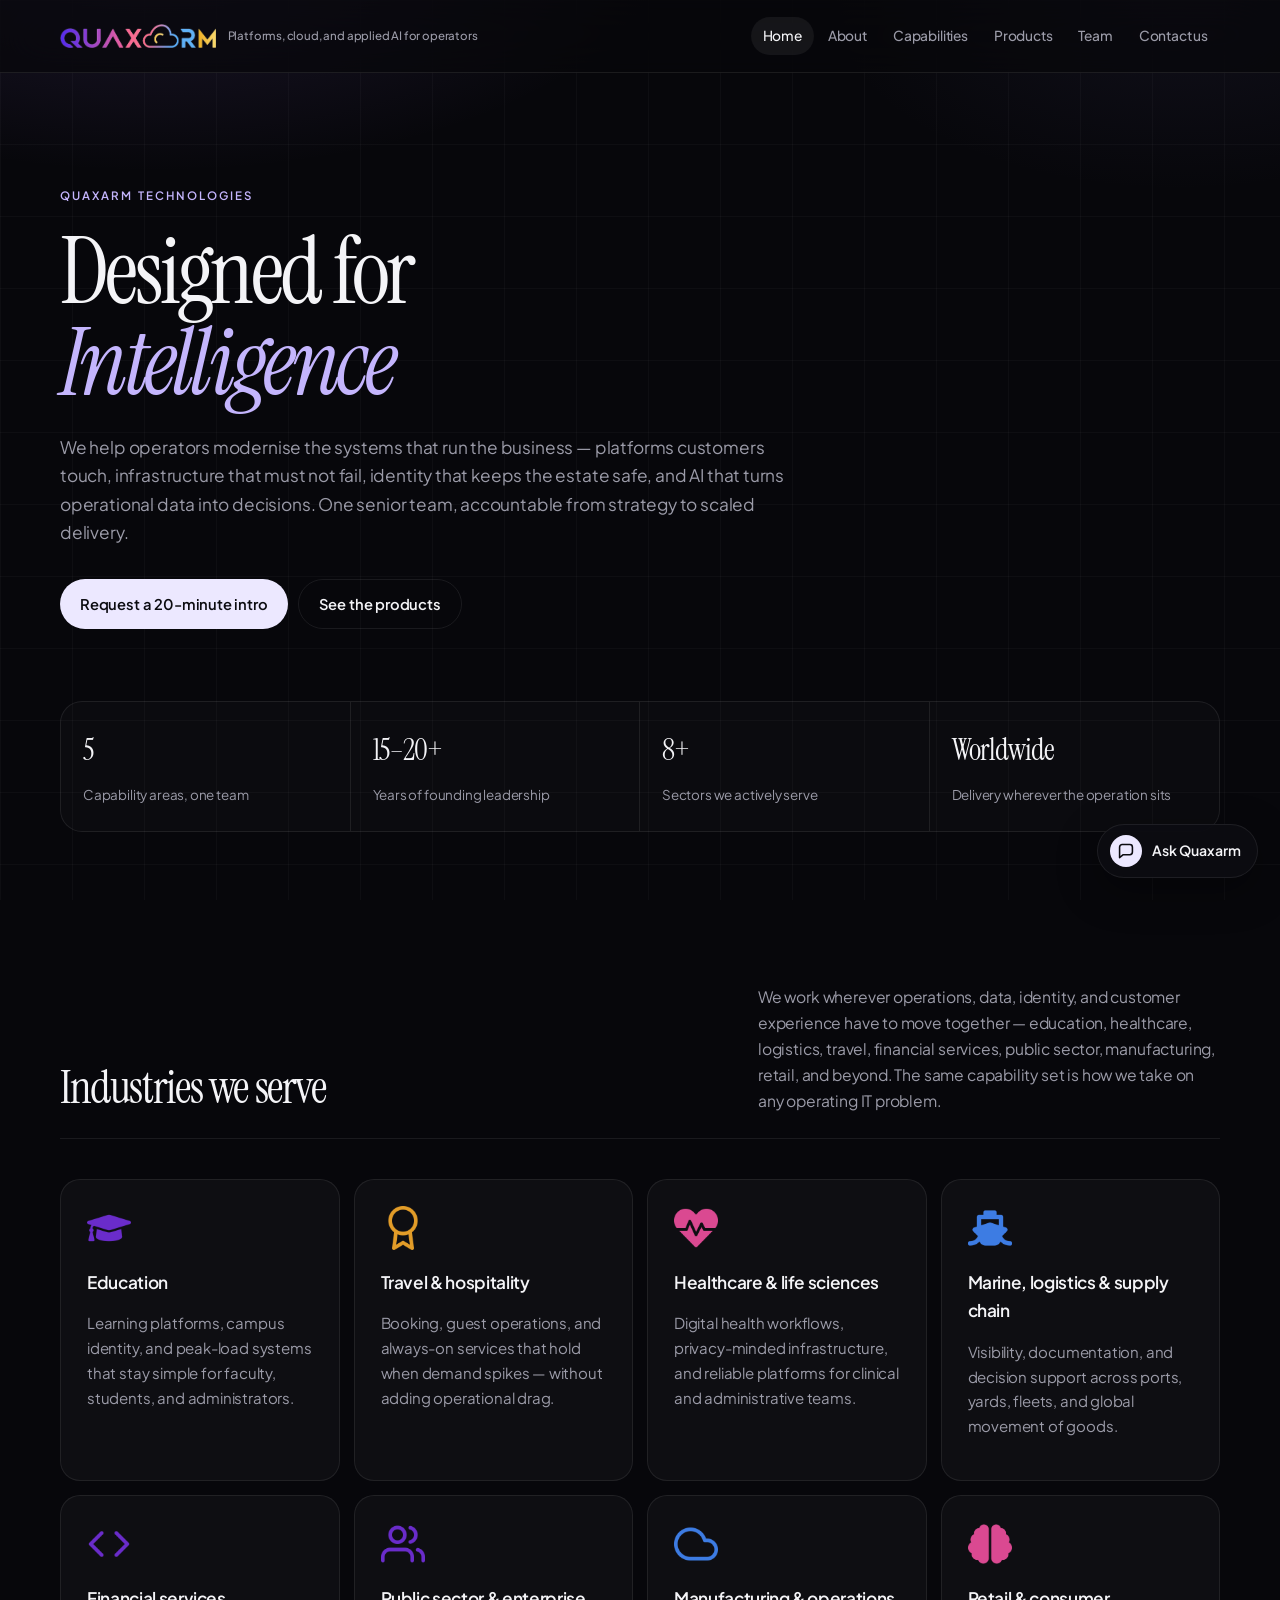
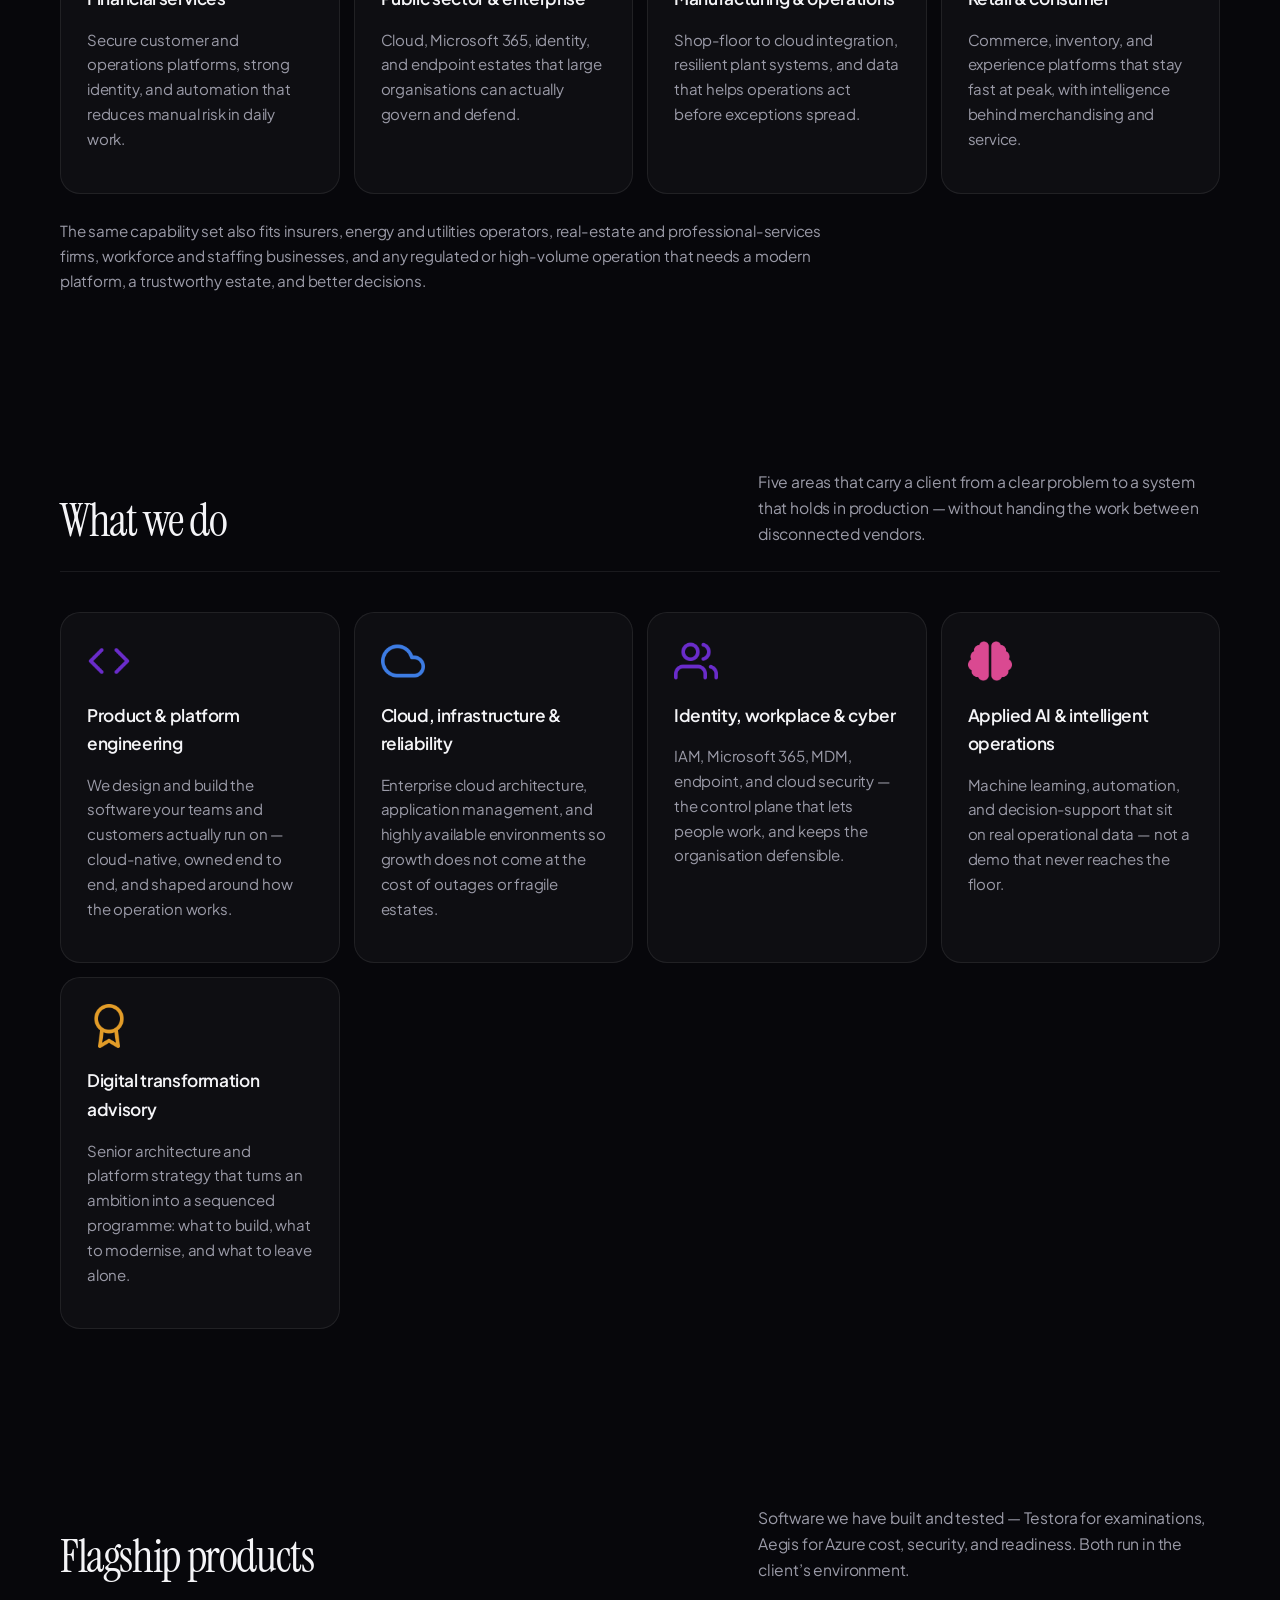
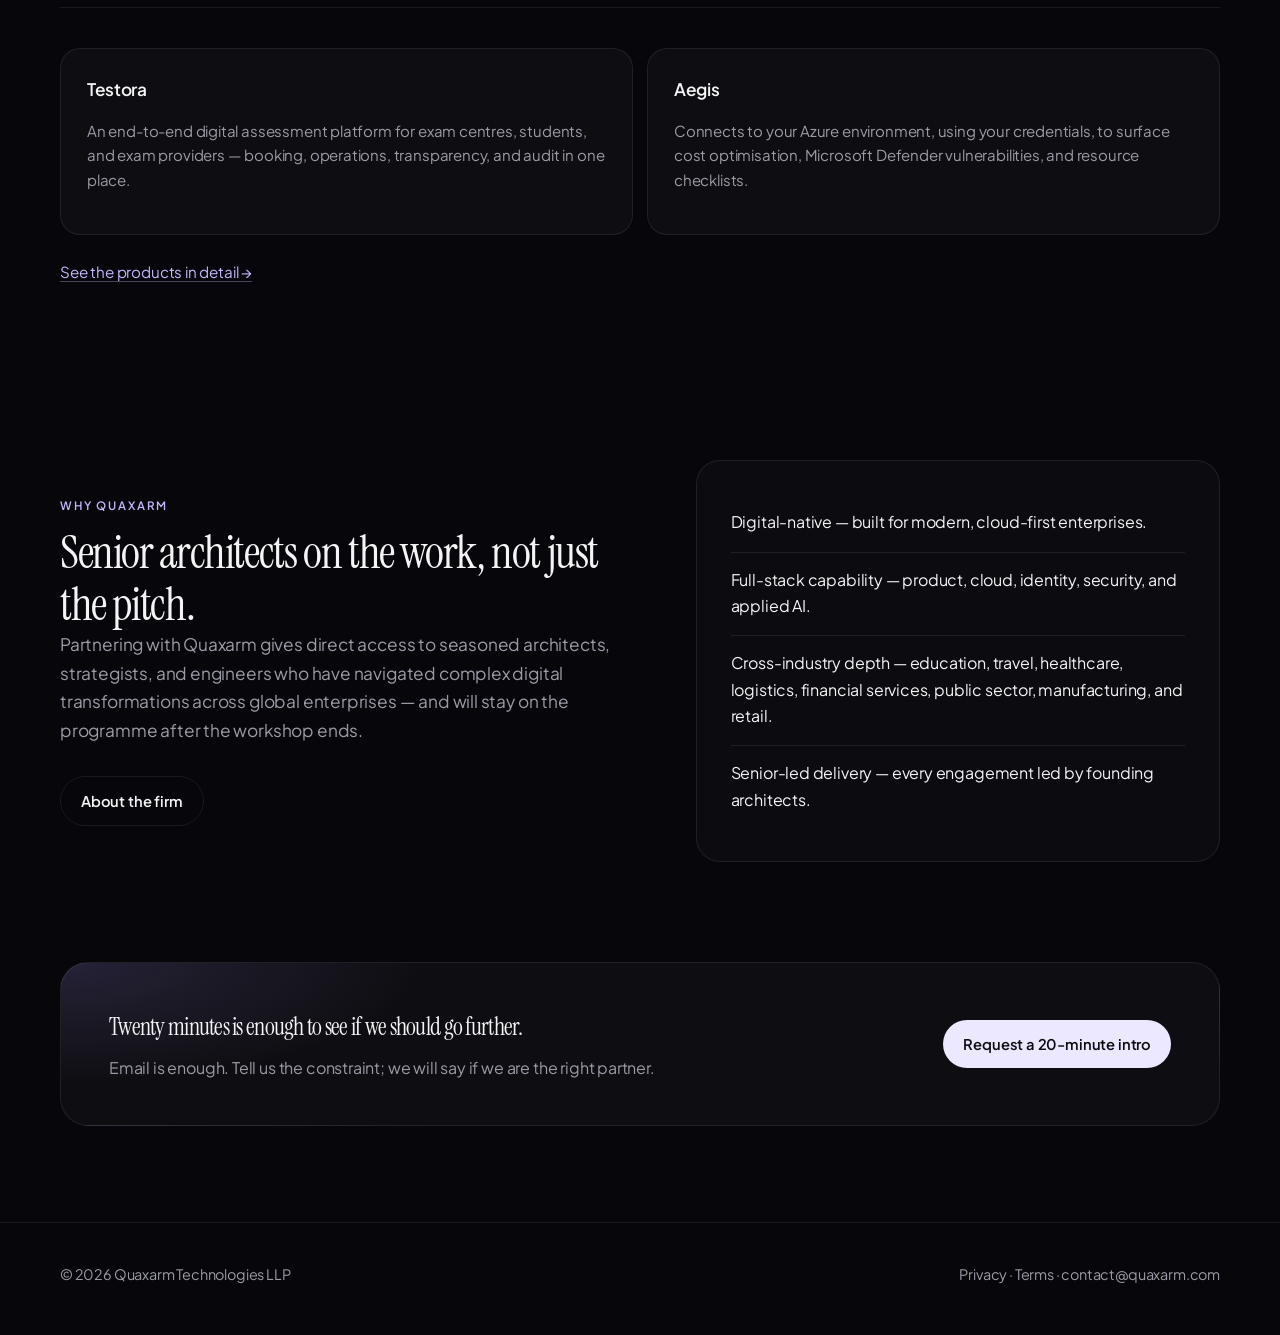
==== index.html @ 0cb35180 "Restore full industry coverage instead of leading with three sectors only." ====
<!DOCTYPE html>
<html lang="en">
  <head>
    <meta charset="UTF-8" />
    <meta name="viewport" content="width=device-width, initial-scale=1" />
    <title>Quaxarm | Designed for Intelligence</title>
    <meta
      name="description"
      content="Quaxarm Technologies LLP builds platforms, cloud, identity, and applied AI for education, travel, healthcare, logistics, financial services, public sector, manufacturing, retail, and more."
    />
    <meta name="theme-color" content="#07070b" />
    <link rel="icon" href="assets/brand/logo.png" />
    <link rel="preconnect" href="https://fonts.googleapis.com" />
    <link rel="preconnect" href="https://fonts.gstatic.com" crossorigin />
    <link
      href="https://fonts.googleapis.com/css2?family=Instrument+Serif:ital@0;1&family=Plus+Jakarta+Sans:ital,wght@0,400;0,500;0,600;0,700;1,400&display=swap"
      rel="stylesheet"
    />
    <link rel="stylesheet" href="css/styles.css?v=5" />
  </head>
  <body>
    <a class="skip" href="#main">Skip to content</a>
    <div class="page-bg"></div>
    <header class="site-header">
      <div class="wrap nav">
        <a class="brand" href="index.html" aria-label="Quaxarm home">
          <img class="wordmark" src="assets/brand/logo.png" alt="Quaxarm" />
          <span class="brand-tag">Platforms, cloud, and applied AI for operators</span>
        </a>
        <button class="menu-toggle" type="button" aria-expanded="false" aria-label="Open menu">☰</button>
        <nav class="nav-links">
          <a data-nav href="index.html">Home</a>
          <a data-nav href="about.html">About</a>
          <a data-nav href="capabilities.html">Capabilities</a>
          <a data-nav href="products.html">Products</a>
          <a data-nav href="team.html">Team</a>
          <a data-nav href="contact.html">Contact us</a>
        </nav>
      </div>
    </header>

    <main id="main">
      <section class="hero wrap">
        <div class="eyebrow">Quaxarm Technologies</div>
        <h1>Designed for <span>Intelligence</span></h1>
        <p class="lede">
          We help operators modernise the systems that run the business — platforms customers touch,
          infrastructure that must not fail, identity that keeps the estate safe, and AI that turns
          operational data into decisions. One senior team, accountable from strategy to scaled delivery.
        </p>
        <div class="hero-actions">
          <a class="btn btn-primary" href="contact.html">Request a 20-minute intro</a>
          <a class="btn btn-ghost" href="products.html">See the products</a>
        </div>
        <div class="stats">
          <div class="stat"><b>5</b><span>Capability areas, one team</span></div>
          <div class="stat"><b>15–20+</b><span>Years of founding leadership</span></div>
          <div class="stat"><b>8+</b><span>Sectors we actively serve</span></div>
          <div class="stat"><b>Worldwide</b><span>Delivery wherever the operation sits</span></div>
        </div>
      </section>

      <section class="section wrap">
        <div class="section-head">
          <h2>Industries we serve</h2>
          <p class="intro">
            We work wherever operations, data, identity, and customer experience have to move together —
            education, healthcare, logistics, travel, financial services, public sector, manufacturing,
            retail, and beyond. The same capability set is how we take on any operating IT problem.
          </p>
        </div>
        <div class="grid-4">
          <article class="card">
            <img class="icon" src="assets/brand/icon-education.png" alt="" />
            <h3>Education</h3>
            <p>Learning platforms, campus identity, and peak-load systems that stay simple for faculty, students, and administrators.</p>
          </article>
          <article class="card">
            <img class="icon" src="assets/brand/icon-excellence.png" alt="" />
            <h3>Travel &amp; hospitality</h3>
            <p>Booking, guest operations, and always-on services that hold when demand spikes — without adding operational drag.</p>
          </article>
          <article class="card">
            <img class="icon" src="assets/brand/icon-healthcare.png" alt="" />
            <h3>Healthcare &amp; life sciences</h3>
            <p>Digital health workflows, privacy-minded infrastructure, and reliable platforms for clinical and administrative teams.</p>
          </article>
          <article class="card">
            <img class="icon" src="assets/brand/icon-marine.png" alt="" />
            <h3>Marine, logistics &amp; supply chain</h3>
            <p>Visibility, documentation, and decision support across ports, yards, fleets, and global movement of goods.</p>
          </article>
          <article class="card">
            <img class="icon" src="assets/brand/icon-code.png" alt="" />
            <h3>Financial services</h3>
            <p>Secure customer and operations platforms, strong identity, and automation that reduces manual risk in daily work.</p>
          </article>
          <article class="card">
            <img class="icon" src="assets/brand/icon-team.png" alt="" />
            <h3>Public sector &amp; enterprise</h3>
            <p>Cloud, Microsoft 365, identity, and endpoint estates that large organisations can actually govern and defend.</p>
          </article>
          <article class="card">
            <img class="icon" src="assets/brand/icon-infra.png" alt="" />
            <h3>Manufacturing &amp; operations</h3>
            <p>Shop-floor to cloud integration, resilient plant systems, and data that helps operations act before exceptions spread.</p>
          </article>
          <article class="card">
            <img class="icon" src="assets/brand/icon-ai.png" alt="" />
            <h3>Retail &amp; consumer</h3>
            <p>Commerce, inventory, and experience platforms that stay fast at peak, with intelligence behind merchandising and service.</p>
          </article>
        </div>
        <p class="also">
          The same capability set also fits insurers, energy and utilities operators, real-estate and professional-services firms,
          workforce and staffing businesses, and any regulated or high-volume operation that needs a modern platform,
          a trustworthy estate, and better decisions.
        </p>
      </section>

      <section class="section wrap">
        <div class="section-head">
          <h2>What we do</h2>
          <p class="intro">Five areas that carry a client from a clear problem to a system that holds in production — without handing the work between disconnected vendors.</p>
        </div>
        <div class="grid-auto">
          <article class="card">
            <img class="icon" src="assets/brand/icon-code.png" alt="" />
            <h3>Product &amp; platform engineering</h3>
            <p>We design and build the software your teams and customers actually run on — cloud-native, owned end to end, and shaped around how the operation works.</p>
          </article>
          <article class="card">
            <img class="icon" src="assets/brand/icon-infra.png" alt="" />
            <h3>Cloud, infrastructure &amp; reliability</h3>
            <p>Enterprise cloud architecture, application management, and highly available environments so growth does not come at the cost of outages or fragile estates.</p>
          </article>
          <article class="card">
            <img class="icon" src="assets/brand/icon-team.png" alt="" />
            <h3>Identity, workplace &amp; cyber</h3>
            <p>IAM, Microsoft 365, MDM, endpoint, and cloud security — the control plane that lets people work, and keeps the organisation defensible.</p>
          </article>
          <article class="card">
            <img class="icon" src="assets/brand/icon-ai.png" alt="" />
            <h3>Applied AI &amp; intelligent operations</h3>
            <p>Machine learning, automation, and decision-support that sit on real operational data — not a demo that never reaches the floor.</p>
          </article>
          <article class="card">
            <img class="icon" src="assets/brand/icon-excellence.png" alt="" />
            <h3>Digital transformation advisory</h3>
            <p>Senior architecture and platform strategy that turns an ambition into a sequenced programme: what to build, what to modernise, and what to leave alone.</p>
          </article>
        </div>
      </section>

      <section class="section wrap">
        <div class="section-head">
          <h2>Flagship products</h2>
          <p class="intro">Software we have built and tested — Testora for examinations, Aegis for Azure cost, security, and readiness. Both run in the client’s environment.</p>
        </div>
        <div class="grid-2">
          <article class="card">
            <h3>Testora</h3>
            <p>An end-to-end digital assessment platform for exam centres, students, and exam providers — booking, operations, transparency, and audit in one place.</p>
          </article>
          <article class="card">
            <h3>Aegis</h3>
            <p>Connects to your Azure environment, using your credentials, to surface cost optimisation, Microsoft Defender vulnerabilities, and resource checklists.</p>
          </article>
        </div>
        <p class="also"><a href="products.html">See the products in detail →</a></p>
      </section>

      <section class="section wrap">
        <div class="split">
          <div>
            <div class="kicker">Why Quaxarm</div>
            <h2>Senior architects on the work, not just the pitch.</h2>
            <p class="lede">
              Partnering with Quaxarm gives direct access to seasoned architects, strategists, and engineers
              who have navigated complex digital transformations across global enterprises — and will stay on
              the programme after the workshop ends.
            </p>
            <a class="btn btn-ghost" href="about.html">About the firm</a>
          </div>
          <div class="panel">
            <p>Digital-native — built for modern, cloud-first enterprises.</p>
            <p>Full-stack capability — product, cloud, identity, security, and applied AI.</p>
            <p>Cross-industry depth — education, travel, healthcare, logistics, financial services, public sector, manufacturing, and retail.</p>
            <p>Senior-led delivery — every engagement led by founding architects.</p>
          </div>
        </div>
      </section>

      <div class="wrap">
        <div class="cta-band">
          <div>
            <h2>Twenty minutes is enough to see if we should go further.</h2>
            <p>Email is enough. Tell us the constraint; we will say if we are the right partner.</p>
          </div>
          <a class="btn btn-primary" href="contact.html">Request a 20-minute intro</a>
        </div>
      </div>
    </main>

    <footer class="site-footer">
      <div class="wrap footer-row">
        <div>© 2026 Quaxarm Technologies LLP</div>
        <div>
          <a href="privacy.html">Privacy</a>
          ·
          <a href="terms.html">Terms</a>
          ·
          <a href="mailto:contact@quaxarm.com">contact@quaxarm.com</a>
        </div>
      </div>
    </footer>
    <script src="js/site.js"></script>
    <script src="js/assistant.js?v=7"></script>
  </body>
</html>
---- css/styles.css ----
:root {
  --bg: #07070b;
  --bg-2: #0c0c12;
  --card: rgba(255, 255, 255, 0.03);
  --card-hover: rgba(255, 255, 255, 0.055);
  --line: rgba(255, 255, 255, 0.08);
  --text: #f4f4f7;
  --muted: #9b9ba8;
  --accent: #c4b5fd;
  --accent-2: #a78bfa;
  --ink: #0b0b10;
  --radius: 20px;
  --font: "Plus Jakarta Sans", system-ui, sans-serif;
  --serif: "Instrument Serif", Georgia, serif;
  --max: 1160px;
  --ease: cubic-bezier(0.22, 1, 0.36, 1);
}

*,
*::before,
*::after {
  box-sizing: border-box;
}

html {
  scroll-behavior: smooth;
}

body {
  margin: 0;
  font-family: var(--font);
  background: var(--bg);
  color: var(--text);
  line-height: 1.65;
  min-height: 100vh;
  letter-spacing: -0.011em;
  color-scheme: dark;
}

img {
  max-width: 100%;
  display: block;
}

a {
  color: inherit;
  text-decoration: none;
}

.skip {
  position: absolute;
  left: -999px;
}

.skip:focus {
  left: 16px;
  top: 16px;
  z-index: 100;
  background: #fff;
  color: #000;
  padding: 8px 12px;
}

.page-bg {
  position: fixed;
  inset: 0;
  z-index: -1;
  background-color: var(--bg);
  background-image:
    radial-gradient(900px 420px at 12% -8%, rgba(124, 92, 191, 0.2), transparent 58%),
    radial-gradient(700px 380px at 92% 0%, rgba(88, 80, 140, 0.12), transparent 50%),
    linear-gradient(rgba(255, 255, 255, 0.028) 1px, transparent 1px),
    linear-gradient(90deg, rgba(255, 255, 255, 0.028) 1px, transparent 1px);
  background-size: auto, auto, 72px 72px, 72px 72px;
}

.wrap {
  width: min(var(--max), calc(100% - 48px));
  margin: 0 auto;
}

.site-header {
  position: sticky;
  top: 0;
  z-index: 40;
  backdrop-filter: blur(22px) saturate(1.2);
  background: rgba(7, 7, 11, 0.72);
  border-bottom: 1px solid var(--line);
}

.nav {
  display: flex;
  align-items: center;
  justify-content: space-between;
  min-height: 72px;
  gap: 24px;
}

.brand {
  display: flex;
  align-items: center;
  gap: 12px;
  min-width: 0;
}

.brand-tag {
  font-size: 0.72rem;
  font-weight: 500;
  color: var(--muted);
  line-height: 1.3;
  max-width: 18rem;
}

.brand img.wordmark {
  height: 24px;
  width: auto;
  mix-blend-mode: screen;
}

.nav-links {
  display: flex;
  align-items: center;
  gap: 2px;
}

.nav-links a {
  font-size: 0.86rem;
  font-weight: 500;
  color: var(--muted);
  padding: 8px 12px;
  border-radius: 999px;
  transition: color 0.2s var(--ease), background 0.2s var(--ease);
}

.nav-links a:hover,
.nav-links a.is-active {
  color: var(--text);
  background: rgba(255, 255, 255, 0.06);
}

.btn {
  display: inline-flex;
  align-items: center;
  justify-content: center;
  gap: 8px;
  border: 0;
  border-radius: 999px;
  padding: 12px 20px;
  font: inherit;
  font-size: 0.92rem;
  font-weight: 600;
  cursor: pointer;
  transition: transform 0.2s var(--ease), background 0.2s var(--ease), border-color 0.2s var(--ease);
}

.btn:hover {
  transform: translateY(-1px);
}

.btn-primary {
  color: var(--ink);
  background: #ece8ff;
}

.btn-primary:hover {
  background: #fff;
}

.btn-ghost {
  color: var(--text);
  background: transparent;
  border: 1px solid var(--line);
}

.btn-ghost:hover {
  background: rgba(255, 255, 255, 0.05);
  border-color: rgba(255, 255, 255, 0.18);
}

.menu-toggle {
  display: none;
  width: 42px;
  height: 42px;
  border-radius: 12px;
  border: 1px solid var(--line);
  background: transparent;
  color: var(--text);
}

.hero {
  padding: 108px 0 56px;
}

.eyebrow {
  display: inline-flex;
  align-items: center;
  gap: 8px;
  font-size: 0.72rem;
  font-weight: 600;
  letter-spacing: 0.18em;
  text-transform: uppercase;
  color: var(--accent);
  margin-bottom: 22px;
}

.hero h1 {
  font-family: var(--serif);
  font-weight: 400;
  font-size: clamp(3rem, 8vw, 5.8rem);
  line-height: 0.98;
  letter-spacing: -0.04em;
  margin: 0 0 24px;
  max-width: 13ch;
}

.hero h1 span {
  font-style: italic;
  color: var(--accent);
}

.lede {
  font-size: 1.08rem;
  color: var(--muted);
  max-width: 56ch;
  margin: 0 0 32px;
}

.hero-actions {
  display: flex;
  flex-wrap: wrap;
  gap: 10px;
}

.stats {
  display: grid;
  grid-template-columns: repeat(4, 1fr);
  gap: 0;
  margin: 72px 0 8px;
  border: 1px solid var(--line);
  border-radius: 22px;
  overflow: hidden;
  background: rgba(255, 255, 255, 0.02);
}

.stat {
  padding: 24px 22px;
  border-right: 1px solid var(--line);
}

.stat:last-child {
  border-right: 0;
}

.stat b {
  display: block;
  font-size: 1.85rem;
  font-family: var(--serif);
  font-weight: 400;
  margin-bottom: 6px;
  letter-spacing: -0.03em;
}

.stat span {
  color: var(--muted);
  font-size: 0.84rem;
}

.section {
  padding: 88px 0;
}

.section-head {
  display: flex;
  justify-content: space-between;
  align-items: end;
  gap: 32px;
  margin-bottom: 40px;
  padding-bottom: 24px;
  border-bottom: 1px solid var(--line);
}

.section h2 {
  font-family: var(--serif);
  font-size: clamp(2rem, 3.6vw, 2.9rem);
  font-weight: 400;
  margin: 0;
  letter-spacing: -0.03em;
  line-height: 1.12;
}

.section p.intro {
  color: var(--muted);
  max-width: 42ch;
  margin: 0;
  font-size: 0.98rem;
}

.grid-3,
.grid-2,
.grid-4,
.grid-auto {
  display: grid;
  gap: 14px;
}

.grid-3 {
  grid-template-columns: repeat(3, 1fr);
}

.grid-4 {
  grid-template-columns: repeat(4, 1fr);
}

.grid-auto {
  grid-template-columns: repeat(auto-fit, minmax(250px, 1fr));
}

.grid-2 {
  grid-template-columns: 1fr 1fr;
}

.also {
  color: var(--muted);
  margin: 24px 0 0;
  max-width: 72ch;
  font-size: 0.95rem;
}

.also a {
  color: var(--accent);
  border-bottom: 1px solid rgba(196, 181, 253, 0.35);
}

.card {
  background: var(--card);
  border: 1px solid var(--line);
  border-radius: var(--radius);
  padding: 26px;
  min-height: 100%;
  transition: transform 0.35s var(--ease), border-color 0.35s var(--ease), background 0.35s var(--ease);
}

.card:hover {
  background: var(--card-hover);
  border-color: rgba(196, 181, 253, 0.28);
  transform: translateY(-3px);
}

.card .icon {
  width: 44px;
  height: 44px;
  margin-bottom: 18px;
  mix-blend-mode: screen;
  opacity: 0.92;
}

.card .num {
  display: block;
  font-size: 0.72rem;
  font-weight: 600;
  letter-spacing: 0.14em;
  color: var(--accent);
  margin-bottom: 14px;
}

.card h3 {
  margin: 0 0 10px;
  font-size: 1.08rem;
  font-weight: 600;
  letter-spacing: -0.02em;
}

.card p,
.card li {
  color: var(--muted);
  font-size: 0.94rem;
}

.card ul {
  margin: 16px 0 0;
  padding-left: 18px;
}

.split {
  display: grid;
  grid-template-columns: 1.05fr 0.95fr;
  gap: 56px;
  align-items: center;
}

.panel {
  background: rgba(255, 255, 255, 0.025);
  border: 1px solid var(--line);
  border-radius: 24px;
  padding: 32px 34px;
}

.panel p + p {
  margin-top: 14px;
  padding-top: 14px;
  border-top: 1px solid var(--line);
}

.kicker {
  color: var(--accent);
  font-size: 0.72rem;
  font-weight: 600;
  letter-spacing: 0.16em;
  text-transform: uppercase;
  margin-bottom: 12px;
}

.product p,
.product li,
.phase p {
  color: var(--muted);
}

.product ul {
  margin: 16px 0 0;
  padding-left: 18px;
}

.product-trust {
  margin-top: 22px;
  padding: 22px 24px;
}

.product-trust .kicker {
  margin-bottom: 8px;
}

.product {
  display: grid;
  grid-template-columns: 0.85fr 1.15fr;
  gap: 48px;
  align-items: start;
  padding: 40px;
  margin-bottom: 16px;
  background: var(--card);
  border: 1px solid var(--line);
  border-radius: 28px;
}

.product h2 {
  margin: 8px 0 14px;
  font-family: var(--serif);
  font-weight: 400;
  font-size: clamp(2rem, 3vw, 2.6rem);
  letter-spacing: -0.03em;
}

.phase {
  display: grid;
  grid-template-columns: 150px 1fr;
  gap: 20px;
  padding: 20px 0;
  border-bottom: 1px solid var(--line);
}

.phase:last-child {
  border-bottom: 0;
  padding-bottom: 0;
}

.phase:first-child {
  padding-top: 0;
}

.phase strong {
  color: var(--accent);
  font-size: 0.74rem;
  letter-spacing: 0.14em;
  text-transform: uppercase;
}

.cta-band {
  margin: 12px 0 96px;
  padding: 44px 48px;
  border-radius: 28px;
  border: 1px solid var(--line);
  background:
    radial-gradient(600px 200px at 0% 0%, rgba(167, 139, 250, 0.16), transparent 60%),
    rgba(255, 255, 255, 0.03);
  display: flex;
  justify-content: space-between;
  align-items: center;
  gap: 24px;
}

.cta-band h2 {
  margin: 0 0 8px;
  font-family: var(--serif);
  font-weight: 400;
  letter-spacing: -0.03em;
}

.cta-band p {
  margin: 0;
  color: var(--muted);
}

.site-footer {
  border-top: 1px solid var(--line);
  padding: 40px 0 48px;
  color: var(--muted);
  font-size: 0.9rem;
}

.footer-row {
  display: flex;
  justify-content: space-between;
  gap: 24px;
  flex-wrap: wrap;
  align-items: center;
}

.footer-row a {
  color: var(--muted);
}

.footer-row a:hover {
  color: var(--text);
}

.page-hero {
  padding: 80px 0 28px;
}

.page-hero h1 {
  font-family: var(--serif);
  font-size: clamp(2.4rem, 5.4vw, 4rem);
  font-weight: 400;
  margin: 0 0 16px;
  letter-spacing: -0.035em;
  line-height: 1.08;
  max-width: 18ch;
}

.contact-layout {
  display: grid;
  grid-template-columns: 0.8fr 1.2fr;
  gap: 28px;
  padding-bottom: 96px;
}

.contact-meta {
  display: grid;
  gap: 12px;
}

.contact-item {
  display: flex;
  gap: 14px;
  align-items: flex-start;
  padding: 18px;
  border: 1px solid var(--line);
  border-radius: 16px;
  background: var(--card);
  transition: border-color 0.2s var(--ease);
}

.contact-item:hover {
  border-color: rgba(196, 181, 253, 0.3);
}

.contact-item img {
  width: 26px;
  height: 26px;
  mix-blend-mode: screen;
}

.contact-item span {
  display: block;
  color: var(--muted);
  font-size: 0.72rem;
  text-transform: uppercase;
  letter-spacing: 0.1em;
  font-weight: 600;
  margin-bottom: 4px;
}

.form {
  display: grid;
  gap: 14px;
  padding: 28px;
  border: 1px solid var(--line);
  border-radius: 24px;
  background: var(--card);
}

label {
  display: grid;
  gap: 7px;
  font-size: 0.86rem;
  font-weight: 500;
}

input,
textarea,
select {
  font: inherit;
  color: var(--text);
  background: #0b0b12;
  border: 1px solid var(--line);
  border-radius: 12px;
  padding: 12px 14px;
  transition: border-color 0.2s var(--ease);
}

select {
  appearance: none;
  background-image: linear-gradient(45deg, transparent 50%, var(--muted) 50%),
    linear-gradient(135deg, var(--muted) 50%, transparent 50%);
  background-position: calc(100% - 18px) calc(50% - 3px), calc(100% - 12px) calc(50% - 3px);
  background-size: 6px 6px, 6px 6px;
  background-repeat: no-repeat;
}

textarea {
  min-height: 140px;
  resize: vertical;
}

input:focus,
textarea:focus,
select:focus {
  outline: none;
  border-color: rgba(167, 139, 250, 0.7);
}

.form-row {
  display: grid;
  grid-template-columns: 1fr 1fr;
  gap: 14px;
}

.form-status {
  min-height: 1.4em;
  font-size: 0.9rem;
}

.form-status.ok {
  color: #99f6e4;
}

.form-status.err {
  color: #fda4af;
}

.form-fineprint {
  margin: 0;
  font-size: 0.82rem;
  color: var(--muted);
}

.form-fineprint a {
  text-decoration: underline;
  text-underline-offset: 3px;
}

.legal {
  max-width: 72ch;
  padding-bottom: 96px;
}

.legal h2 {
  font-family: var(--serif);
  font-weight: 400;
  font-size: 1.6rem;
  margin: 36px 0 12px;
  letter-spacing: -0.03em;
}

.legal p,
.legal li {
  color: var(--muted);
}

.legal ul {
  padding-left: 18px;
}

.honey {
  display: none !important;
}

.reveal {
  opacity: 0;
  transform: translateY(18px);
  animation: rise 0.8s var(--ease) forwards;
}

.reveal:nth-child(2) { animation-delay: 0.05s; }
.reveal:nth-child(3) { animation-delay: 0.1s; }

@keyframes rise {
  to {
    opacity: 1;
    transform: none;
  }
}

@media (max-width: 1100px) {
  .grid-4 {
    grid-template-columns: repeat(2, 1fr);
  }
}

@media (max-width: 900px) {
  .stats,
  .grid-3,
  .grid-4,
  .split,
  .contact-layout,
  .form-row,
  .product,
  .phase {
    grid-template-columns: 1fr;
  }

  .stat {
    border-right: 0;
    border-bottom: 1px solid var(--line);
  }

  .stat:last-child {
    border-bottom: 0;
  }

  .section-head {
    flex-direction: column;
    align-items: flex-start;
  }

  .menu-toggle {
    display: grid;
    place-items: center;
  }

  .nav-links {
    display: none;
    position: absolute;
    top: 72px;
    left: 0;
    right: 0;
    flex-direction: column;
    align-items: stretch;
    padding: 12px 20px 20px;
    background: rgba(7, 7, 11, 0.96);
    border-bottom: 1px solid var(--line);
  }

  .nav-links.open {
    display: flex;
  }

  .cta-band {
    flex-direction: column;
    align-items: flex-start;
    padding: 28px;
  }

  .brand-tag {
    display: none;
  }

  .brand img.wordmark {
    height: 20px;
  }

  .hero {
    padding: 72px 0 40px;
  }
}

.qa {
  position: fixed;
  right: 22px;
  bottom: 22px;
  z-index: 80;
  font-family: var(--font);
}

.qa-launch {
  display: inline-flex;
  align-items: center;
  gap: 10px;
  border: 1px solid var(--line);
  background: rgba(12, 12, 18, 0.92);
  color: var(--text);
  border-radius: 999px;
  padding: 10px 16px 10px 12px;
  font: inherit;
  font-size: 0.88rem;
  font-weight: 600;
  cursor: pointer;
  box-shadow: 0 12px 40px rgba(0, 0, 0, 0.35);
  backdrop-filter: blur(16px);
}

.qa-launch:hover {
  border-color: rgba(196, 181, 253, 0.35);
  background: rgba(18, 16, 28, 0.96);
}

.qa-launch-icon {
  display: grid;
  place-items: center;
  width: 32px;
  height: 32px;
  border-radius: 50%;
  background: #ece8ff;
  color: var(--ink);
}

.qa.is-open .qa-launch {
  display: none;
}

.qa-backdrop,
.qa-backdrop[hidden] {
  display: none !important;
}

.qa.is-open .qa-backdrop {
  display: block !important;
  position: fixed;
  inset: 0;
  z-index: 0;
  background: rgba(0, 0, 0, 0.35);
  cursor: pointer;
}

.qa-panel,
.qa-panel[hidden] {
  display: none !important;
}

.qa.is-open .qa-panel {
  display: flex !important;
  width: min(380px, calc(100vw - 32px));
  height: min(540px, calc(100vh - 48px));
  flex-direction: column;
  border: 1px solid var(--line);
  border-radius: 22px;
  background: #0c0c12;
  box-shadow: 0 24px 80px rgba(0, 0, 0, 0.45);
  overflow: hidden;
  position: relative;
  z-index: 1;
}

.qa-head {
  display: flex;
  align-items: flex-start;
  justify-content: space-between;
  gap: 12px;
  padding: 16px 16px 8px;
  border-bottom: 1px solid var(--line);
}

.qa-head > div {
  min-width: 0;
  flex: 1 1 auto;
  pointer-events: none;
}

.qa-kicker {
  margin: 0 0 4px;
  font-size: 0.68rem;
  font-weight: 600;
  letter-spacing: 0.16em;
  text-transform: uppercase;
  color: var(--accent);
}

.qa-head h2 {
  margin: 0;
  font-family: var(--serif);
  font-size: 1.35rem;
  font-weight: 400;
  letter-spacing: -0.03em;
}

.qa-close {
  flex: 0 0 auto;
  position: relative;
  z-index: 5;
  pointer-events: auto;
  min-height: 36px;
  padding: 6px 12px;
  border: 1px solid var(--line);
  border-radius: 999px;
  background: rgba(255, 255, 255, 0.04);
  color: var(--text);
  font: inherit;
  font-size: 0.78rem;
  font-weight: 600;
  line-height: 1;
  cursor: pointer;
}

.qa-close:hover {
  color: var(--text);
  background: rgba(255, 255, 255, 0.1);
  border-color: rgba(196, 181, 253, 0.45);
}

.qa-note {
  margin: 0;
  padding: 10px 16px 0;
  font-size: 0.78rem;
  color: var(--muted);
}

.qa-log {
  flex: 1;
  overflow: auto;
  padding: 12px 16px;
  display: grid;
  align-content: start;
  gap: 10px;
}

.qa-msg {
  max-width: 92%;
  padding: 10px 12px;
  border-radius: 14px;
  font-size: 0.88rem;
  line-height: 1.55;
}

.qa-msg p {
  margin: 0;
}

.qa-msg-bot {
  background: var(--card);
  border: 1px solid var(--line);
  color: var(--text);
}

.qa-msg-user {
  justify-self: end;
  background: #ece8ff;
  color: var(--ink);
}

.qa-links {
  display: flex;
  flex-wrap: wrap;
  gap: 6px;
  margin-top: 8px;
}

.qa-link,
.qa-chip {
  border: 1px solid var(--line);
  background: transparent;
  color: var(--accent);
  border-radius: 999px;
  padding: 5px 10px;
  font: inherit;
  font-size: 0.75rem;
  font-weight: 600;
  cursor: pointer;
}

.qa-link:hover,
.qa-chip:hover {
  border-color: rgba(196, 181, 253, 0.45);
  background: rgba(196, 181, 253, 0.08);
}

.qa-chips {
  display: flex;
  flex-wrap: wrap;
  gap: 6px;
  padding: 0 16px 10px;
}

.qa-form {
  position: relative;
  display: flex;
  gap: 8px;
  padding: 12px;
  border-top: 1px solid var(--line);
}

.qa-form input {
  flex: 1;
  min-width: 0;
}

.qa-send {
  border: 0;
  border-radius: 12px;
  padding: 0 14px;
  font: inherit;
  font-size: 0.84rem;
  font-weight: 600;
  background: #ece8ff;
  color: var(--ink);
  cursor: pointer;
}

.qa-sr {
  position: absolute;
  width: 1px;
  height: 1px;
  overflow: hidden;
  clip: rect(0, 0, 0, 0);
}

@media (max-width: 900px) {
  .qa {
    right: 14px;
    bottom: 14px;
  }

  .qa-launch-label {
    display: none;
  }

  .qa-launch {
    padding: 8px;
  }

  .qa-panel {
    width: min(100vw - 28px, 400px);
    height: min(72vh, 560px);
  }
}

@media (prefers-reduced-motion: reduce) {
  html {
    scroll-behavior: auto;
  }

  .reveal,
  .card,
  .btn,
  .qa-launch,
  .qa-panel {
    animation: none;
    transition: none;
    opacity: 1;
    transform: none;
  }
}
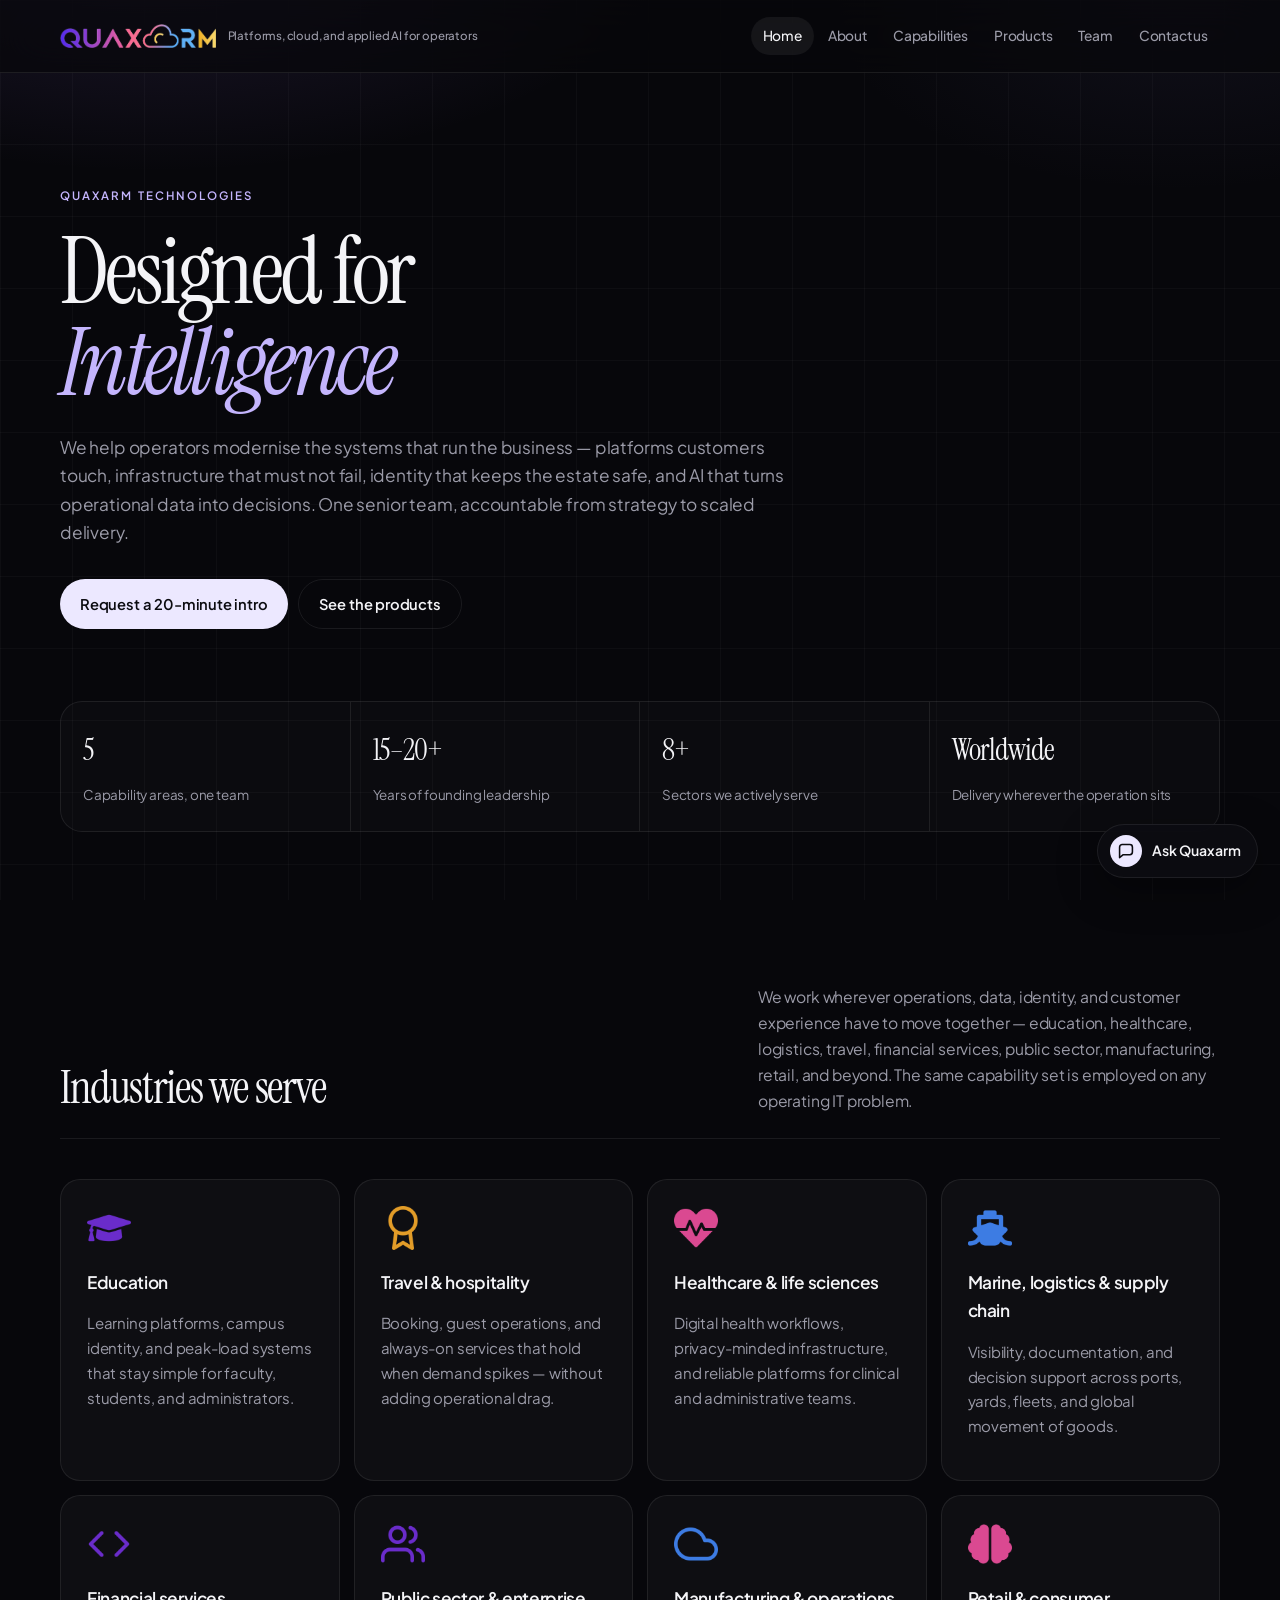
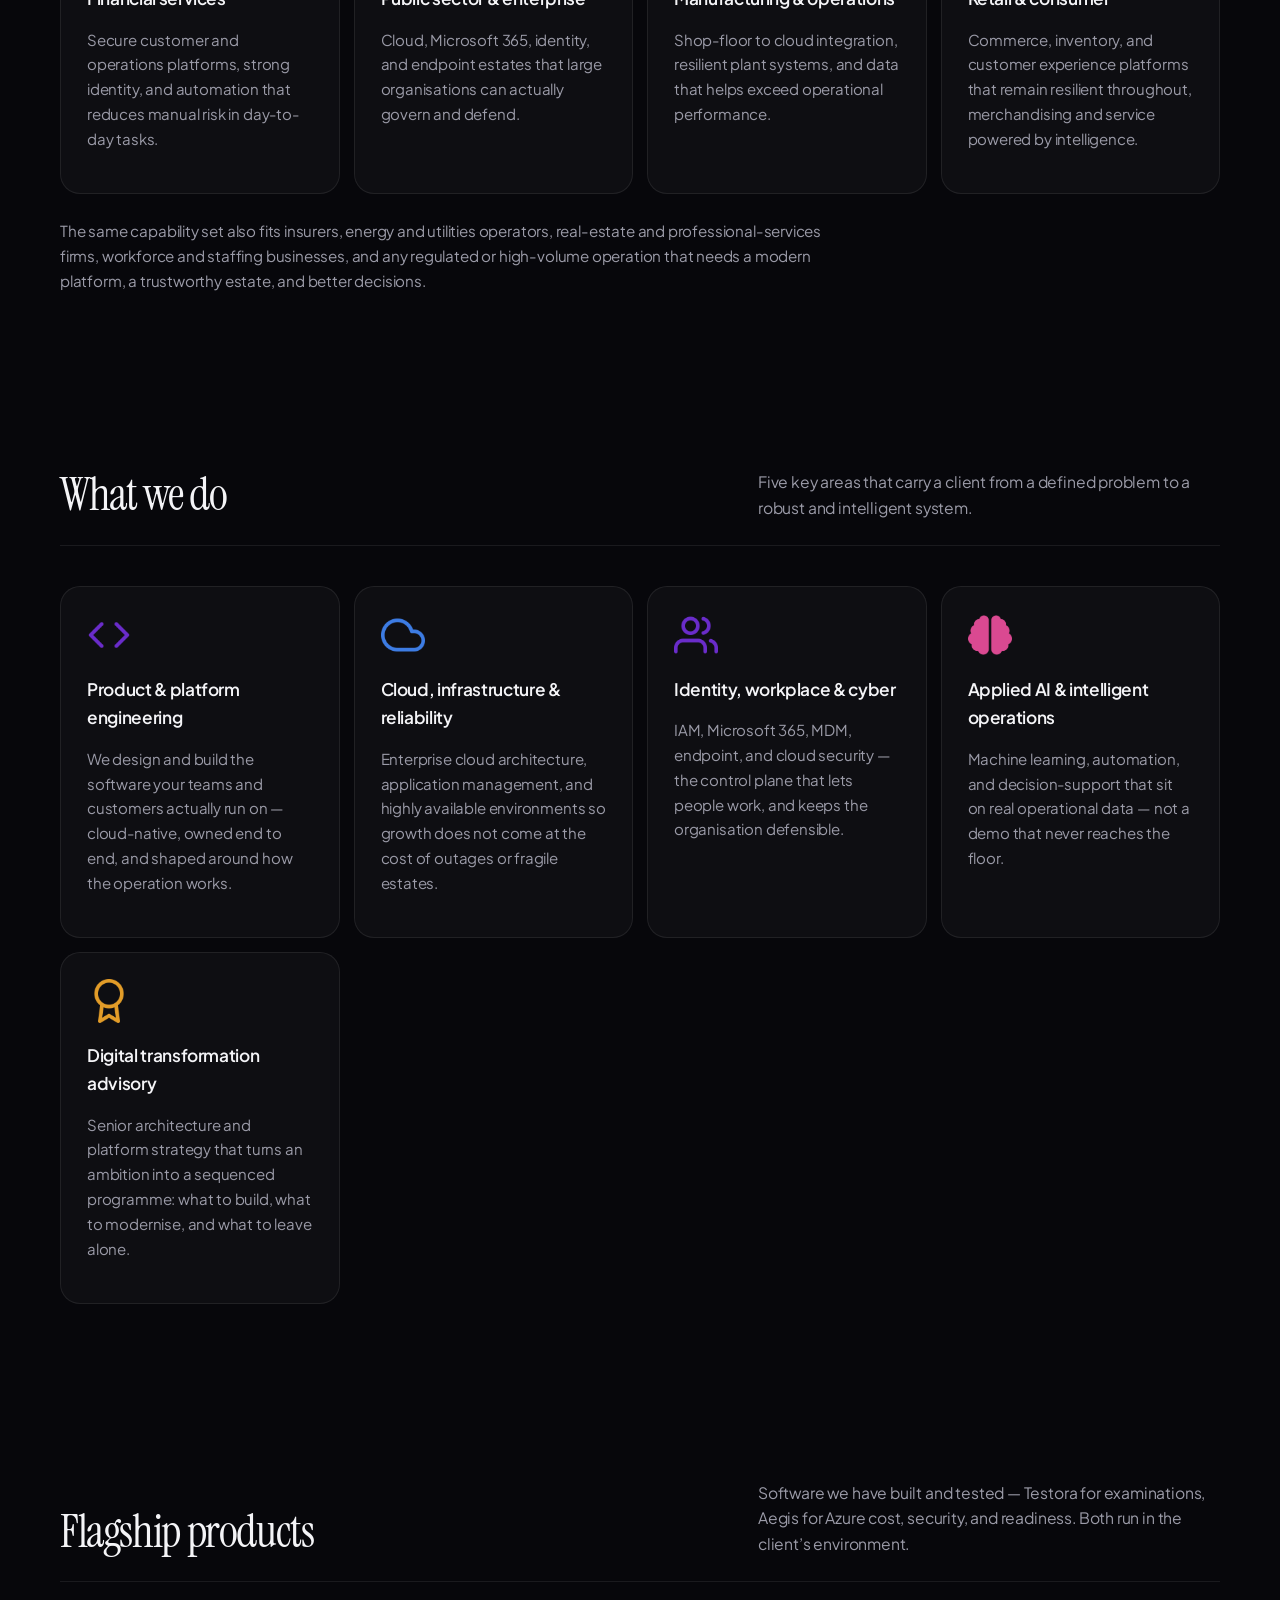
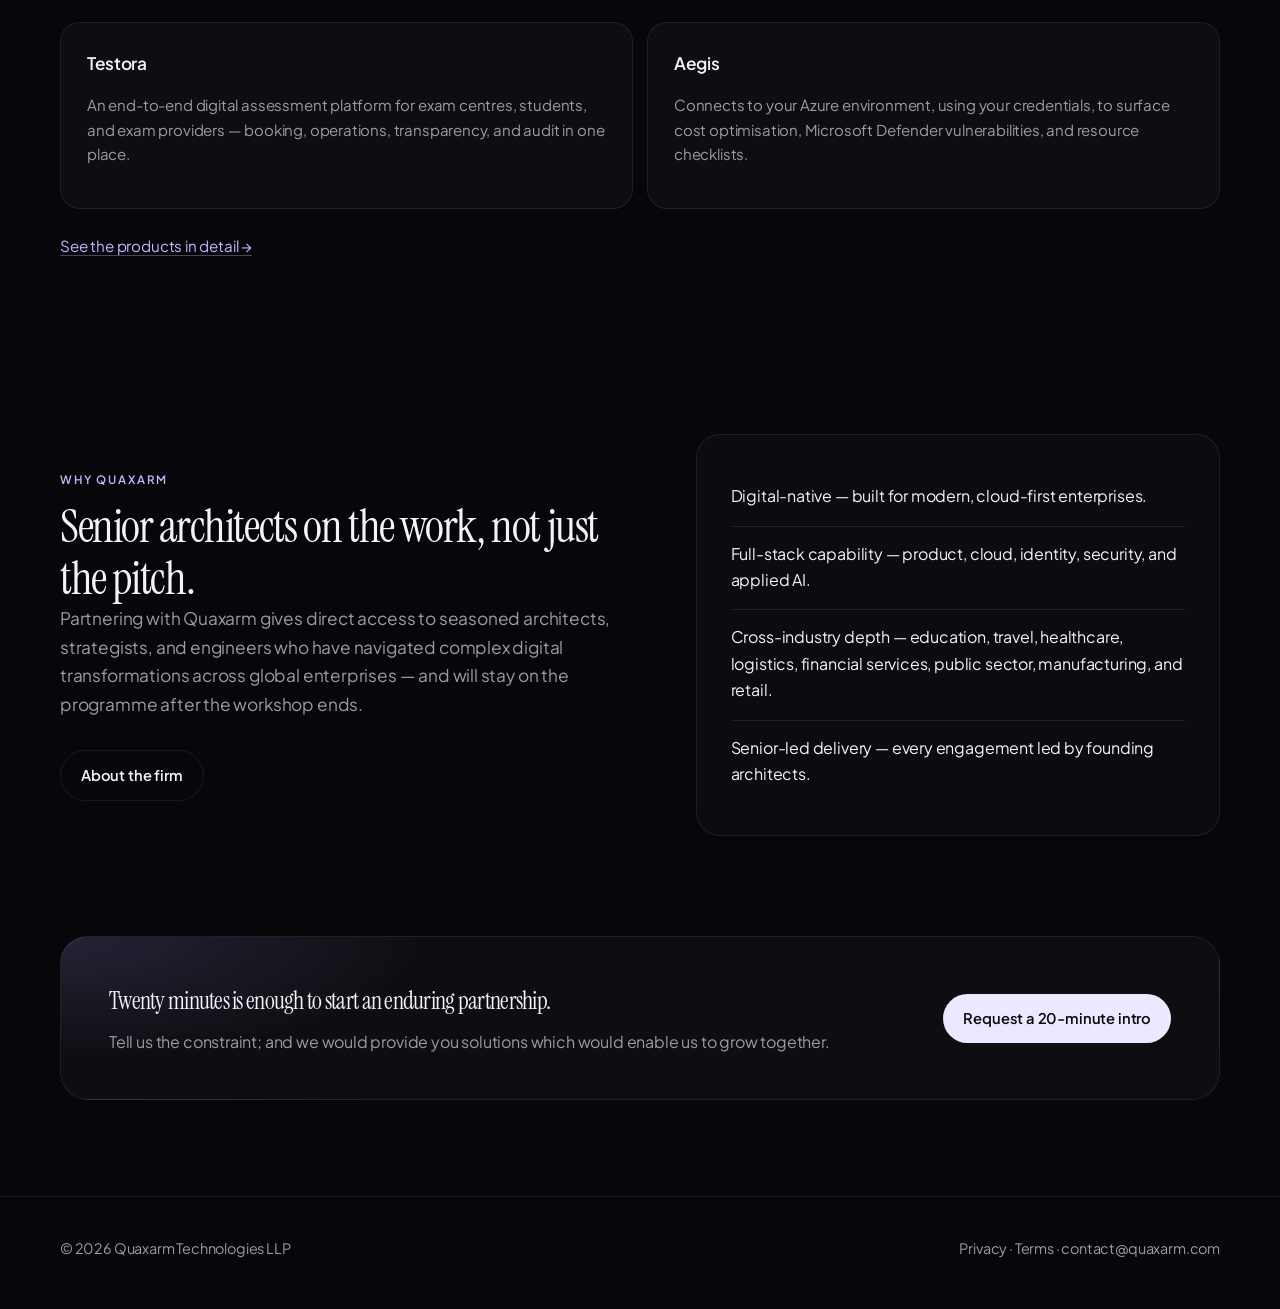
==== commit 2dae3bc7: "Reword homepage industry, capability, and intro copy." ====
--- a/index.html
+++ b/index.html
@@ -9,6 +9,7 @@
       content="Quaxarm Technologies LLP builds platforms, cloud, identity, and applied AI for education, travel, healthcare, logistics, financial services, public sector, manufacturing, retail, and more."
     />
     <meta name="theme-color" content="#07070b" />
+    <link rel="canonical" href="https://quaxarm.com/" />
     <link rel="icon" href="assets/brand/logo.png" />
     <link rel="preconnect" href="https://fonts.googleapis.com" />
     <link rel="preconnect" href="https://fonts.gstatic.com" crossorigin />
@@ -66,7 +67,7 @@
           <p class="intro">
             We work wherever operations, data, identity, and customer experience have to move together —
             education, healthcare, logistics, travel, financial services, public sector, manufacturing,
-            retail, and beyond. The same capability set is how we take on any operating IT problem.
+            retail, and beyond. The same capability set is employed on any operating IT problem.
           </p>
         </div>
         <div class="grid-4">
@@ -93,7 +94,7 @@
           <article class="card">
             <img class="icon" src="assets/brand/icon-code.png" alt="" />
             <h3>Financial services</h3>
-            <p>Secure customer and operations platforms, strong identity, and automation that reduces manual risk in daily work.</p>
+            <p>Secure customer and operations platforms, strong identity, and automation that reduces manual risk in day-to-day tasks.</p>
           </article>
           <article class="card">
             <img class="icon" src="assets/brand/icon-team.png" alt="" />
@@ -103,12 +104,12 @@
           <article class="card">
             <img class="icon" src="assets/brand/icon-infra.png" alt="" />
             <h3>Manufacturing &amp; operations</h3>
-            <p>Shop-floor to cloud integration, resilient plant systems, and data that helps operations act before exceptions spread.</p>
+            <p>Shop-floor to cloud integration, resilient plant systems, and data that helps exceed operational performance.</p>
           </article>
           <article class="card">
             <img class="icon" src="assets/brand/icon-ai.png" alt="" />
             <h3>Retail &amp; consumer</h3>
-            <p>Commerce, inventory, and experience platforms that stay fast at peak, with intelligence behind merchandising and service.</p>
+            <p>Commerce, inventory, and customer experience platforms that remain resilient throughout, merchandising and service powered by intelligence.</p>
           </article>
         </div>
         <p class="also">
@@ -121,7 +122,7 @@
       <section class="section wrap">
         <div class="section-head">
           <h2>What we do</h2>
-          <p class="intro">Five areas that carry a client from a clear problem to a system that holds in production — without handing the work between disconnected vendors.</p>
+          <p class="intro">Five key areas that carry a client from a defined problem to a robust and intelligent system.</p>
         </div>
         <div class="grid-auto">
           <article class="card">
@@ -194,8 +195,8 @@
       <div class="wrap">
         <div class="cta-band">
           <div>
-            <h2>Twenty minutes is enough to see if we should go further.</h2>
-            <p>Email is enough. Tell us the constraint; we will say if we are the right partner.</p>
+            <h2>Twenty minutes is enough to start an enduring partnership.</h2>
+            <p>Tell us the constraint; and we would provide you solutions which would enable us to grow together.</p>
           </div>
           <a class="btn btn-primary" href="contact.html">Request a 20-minute intro</a>
         </div>
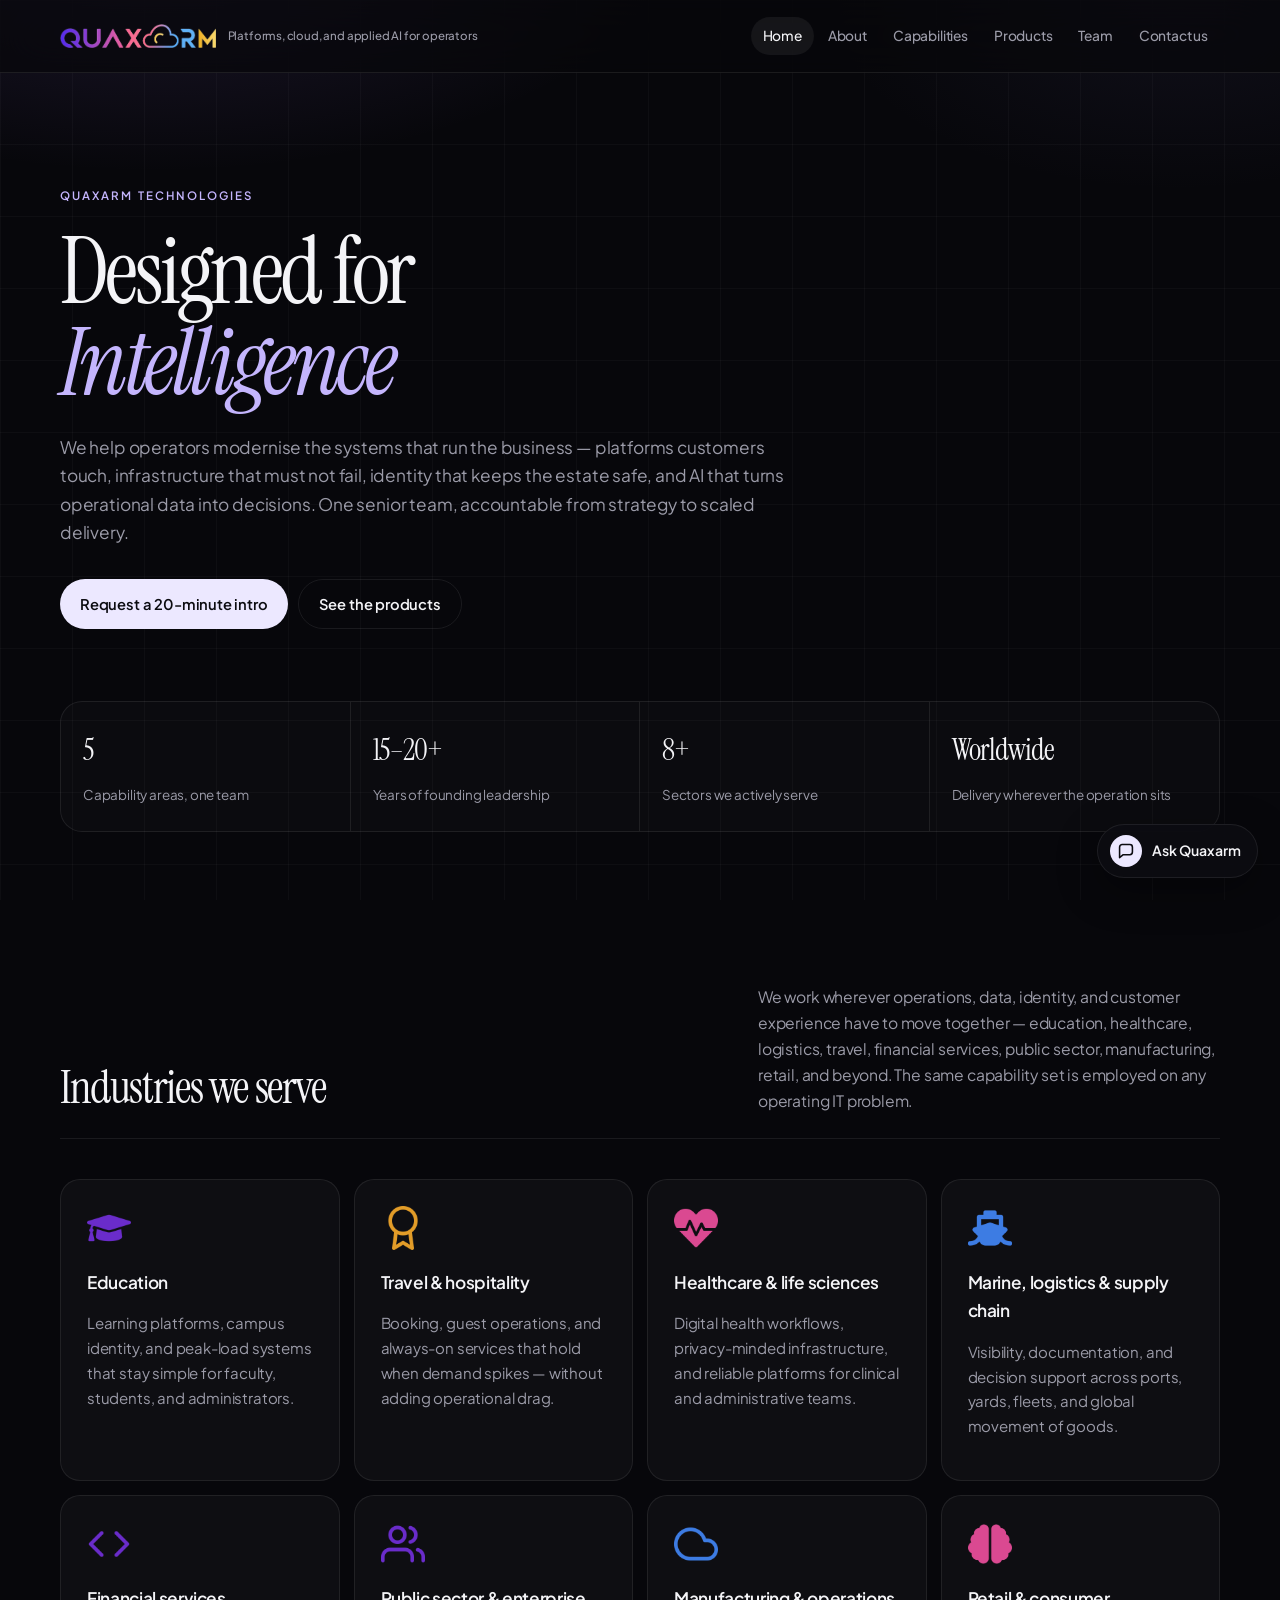
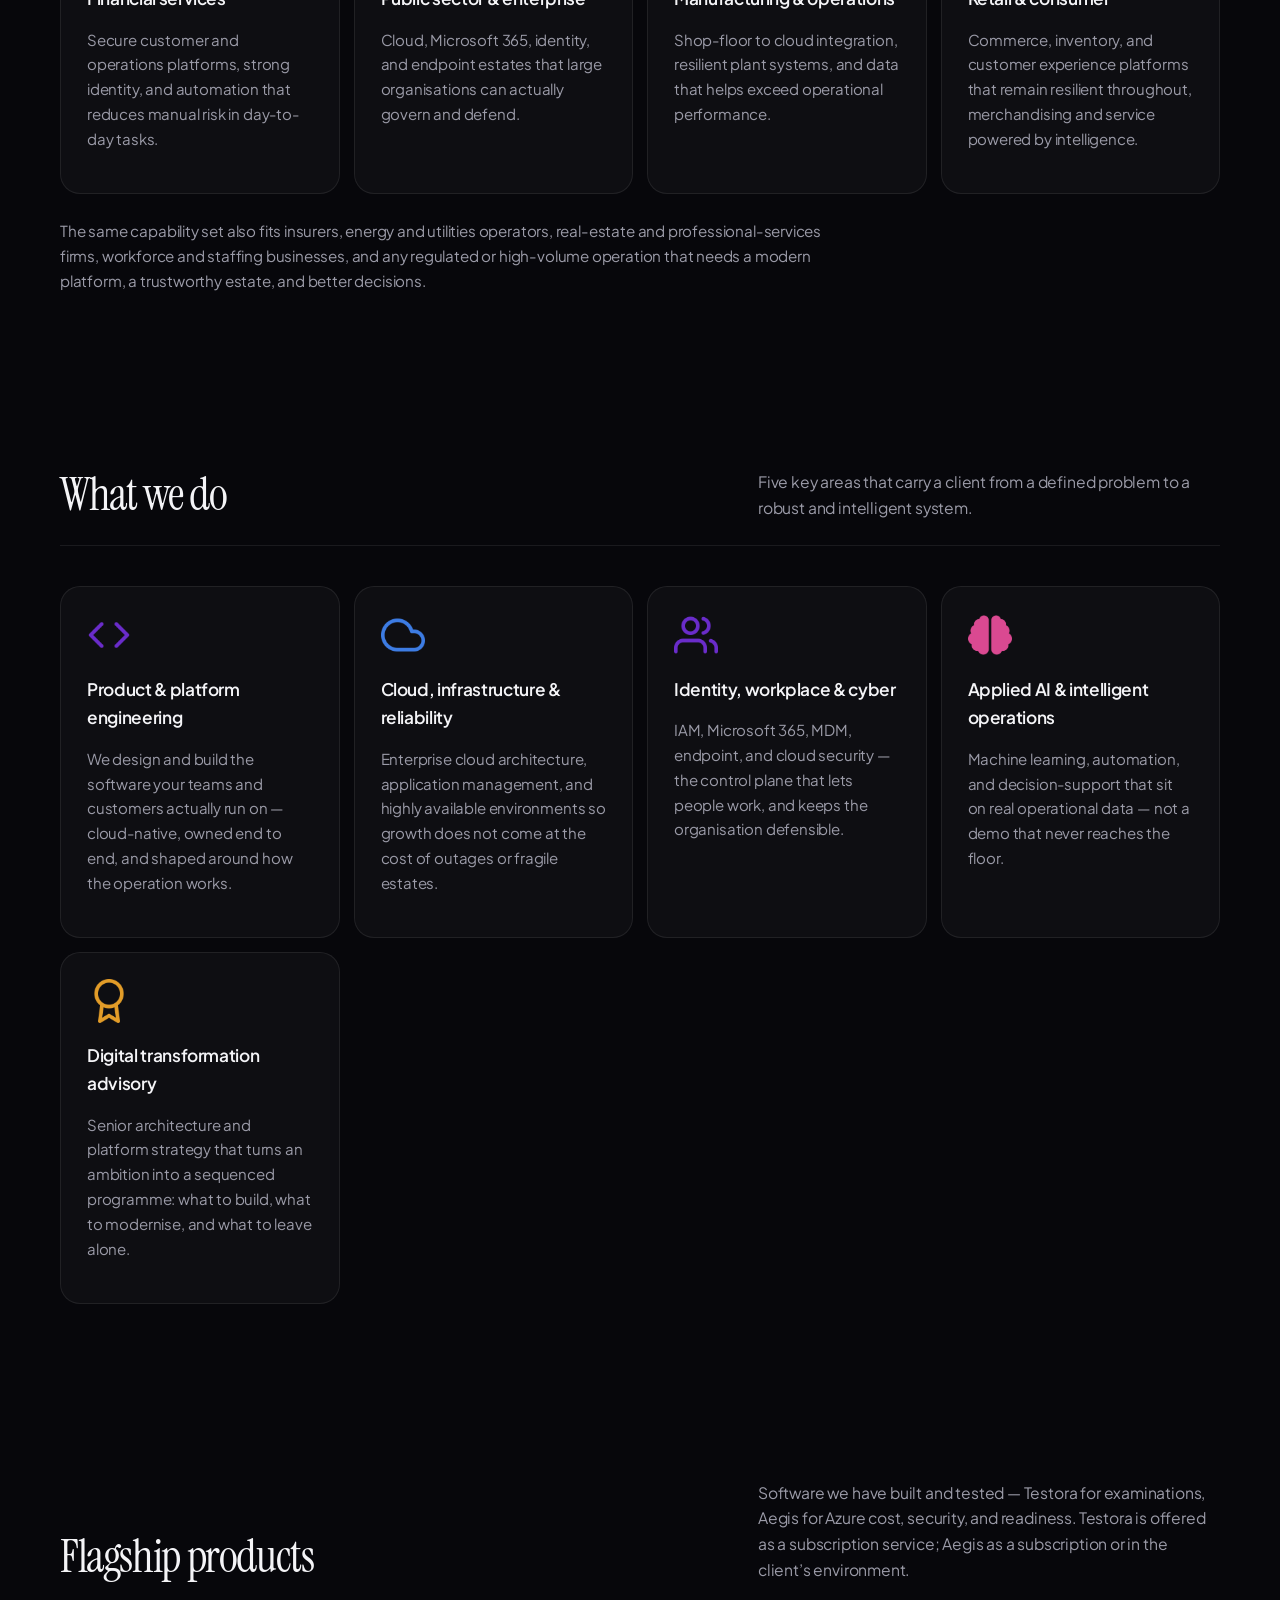
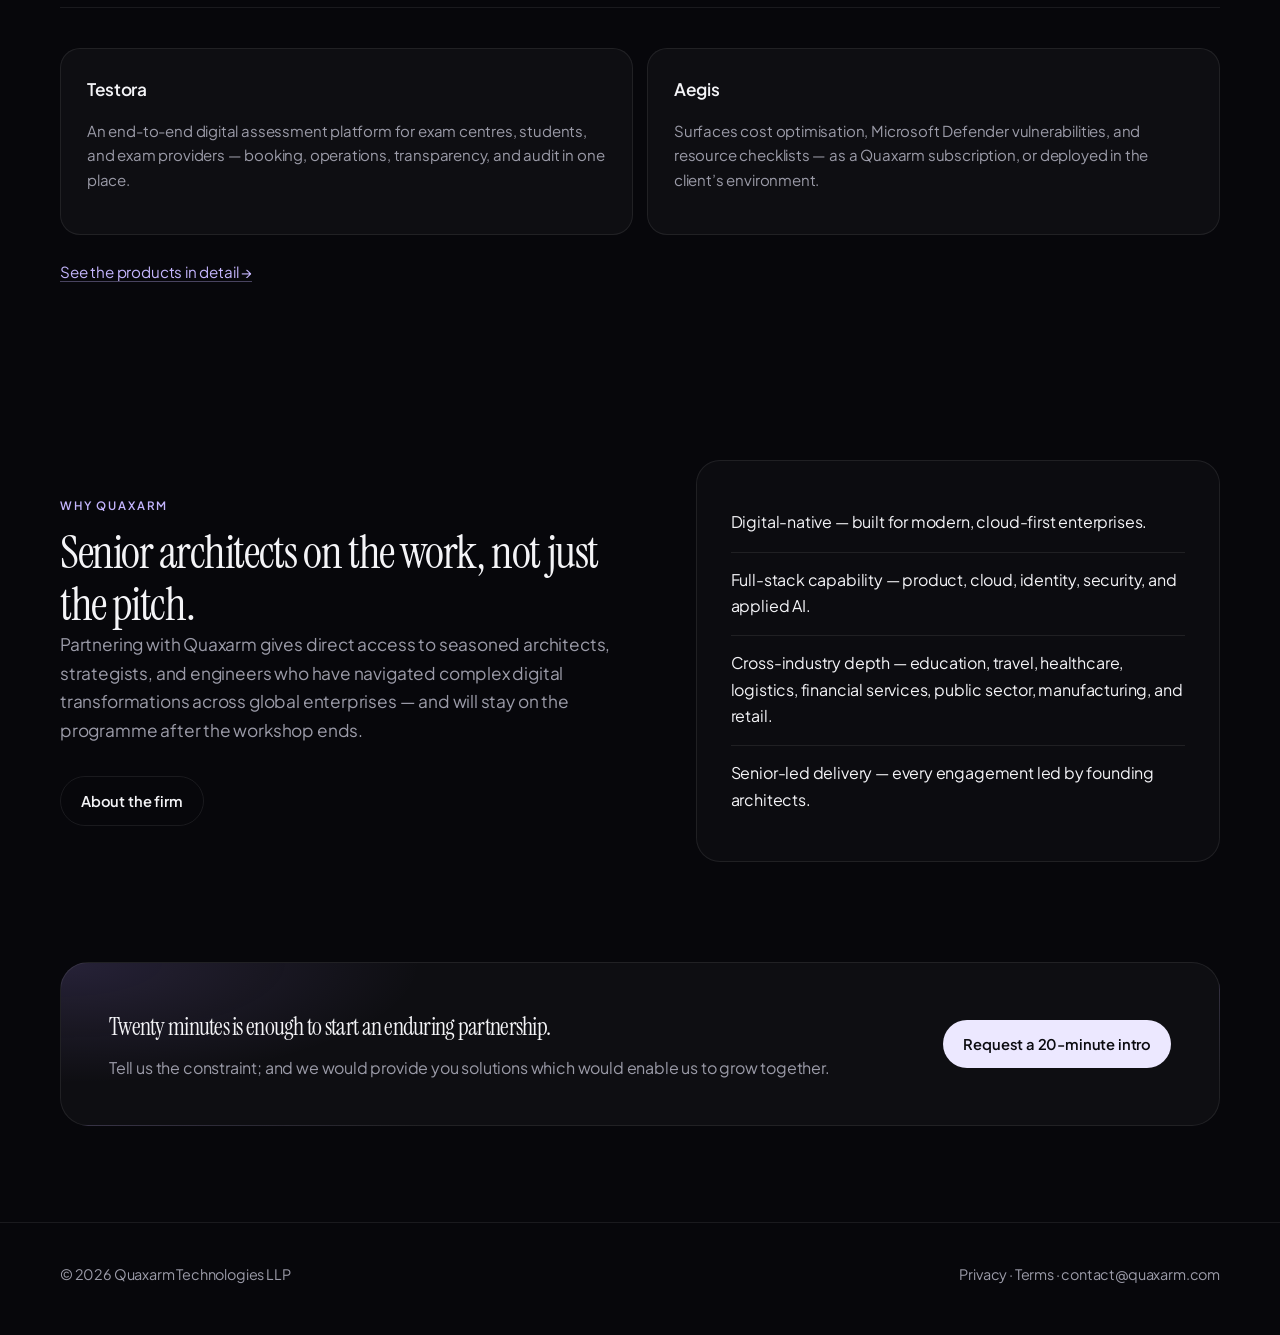
==== commit 244aa526: "Describe Testora as SaaS and Aegis as subscription or client-hosted." ====
--- a/index.html
+++ b/index.html
@@ -156,7 +156,7 @@
       <section class="section wrap">
         <div class="section-head">
           <h2>Flagship products</h2>
-          <p class="intro">Software we have built and tested — Testora for examinations, Aegis for Azure cost, security, and readiness. Both run in the client’s environment.</p>
+          <p class="intro">Software we have built and tested — Testora for examinations, Aegis for Azure cost, security, and readiness. Testora is offered as a subscription service; Aegis as a subscription or in the client’s environment.</p>
         </div>
         <div class="grid-2">
           <article class="card">
@@ -165,7 +165,7 @@
           </article>
           <article class="card">
             <h3>Aegis</h3>
-            <p>Connects to your Azure environment, using your credentials, to surface cost optimisation, Microsoft Defender vulnerabilities, and resource checklists.</p>
+            <p>Surfaces cost optimisation, Microsoft Defender vulnerabilities, and resource checklists — as a Quaxarm subscription, or deployed in the client’s environment.</p>
           </article>
         </div>
         <p class="also"><a href="products.html">See the products in detail →</a></p>
@@ -216,6 +216,6 @@
       </div>
     </footer>
     <script src="js/site.js"></script>
-    <script src="js/assistant.js?v=7"></script>
+    <script src="js/assistant.js?v=8"></script>
   </body>
 </html>
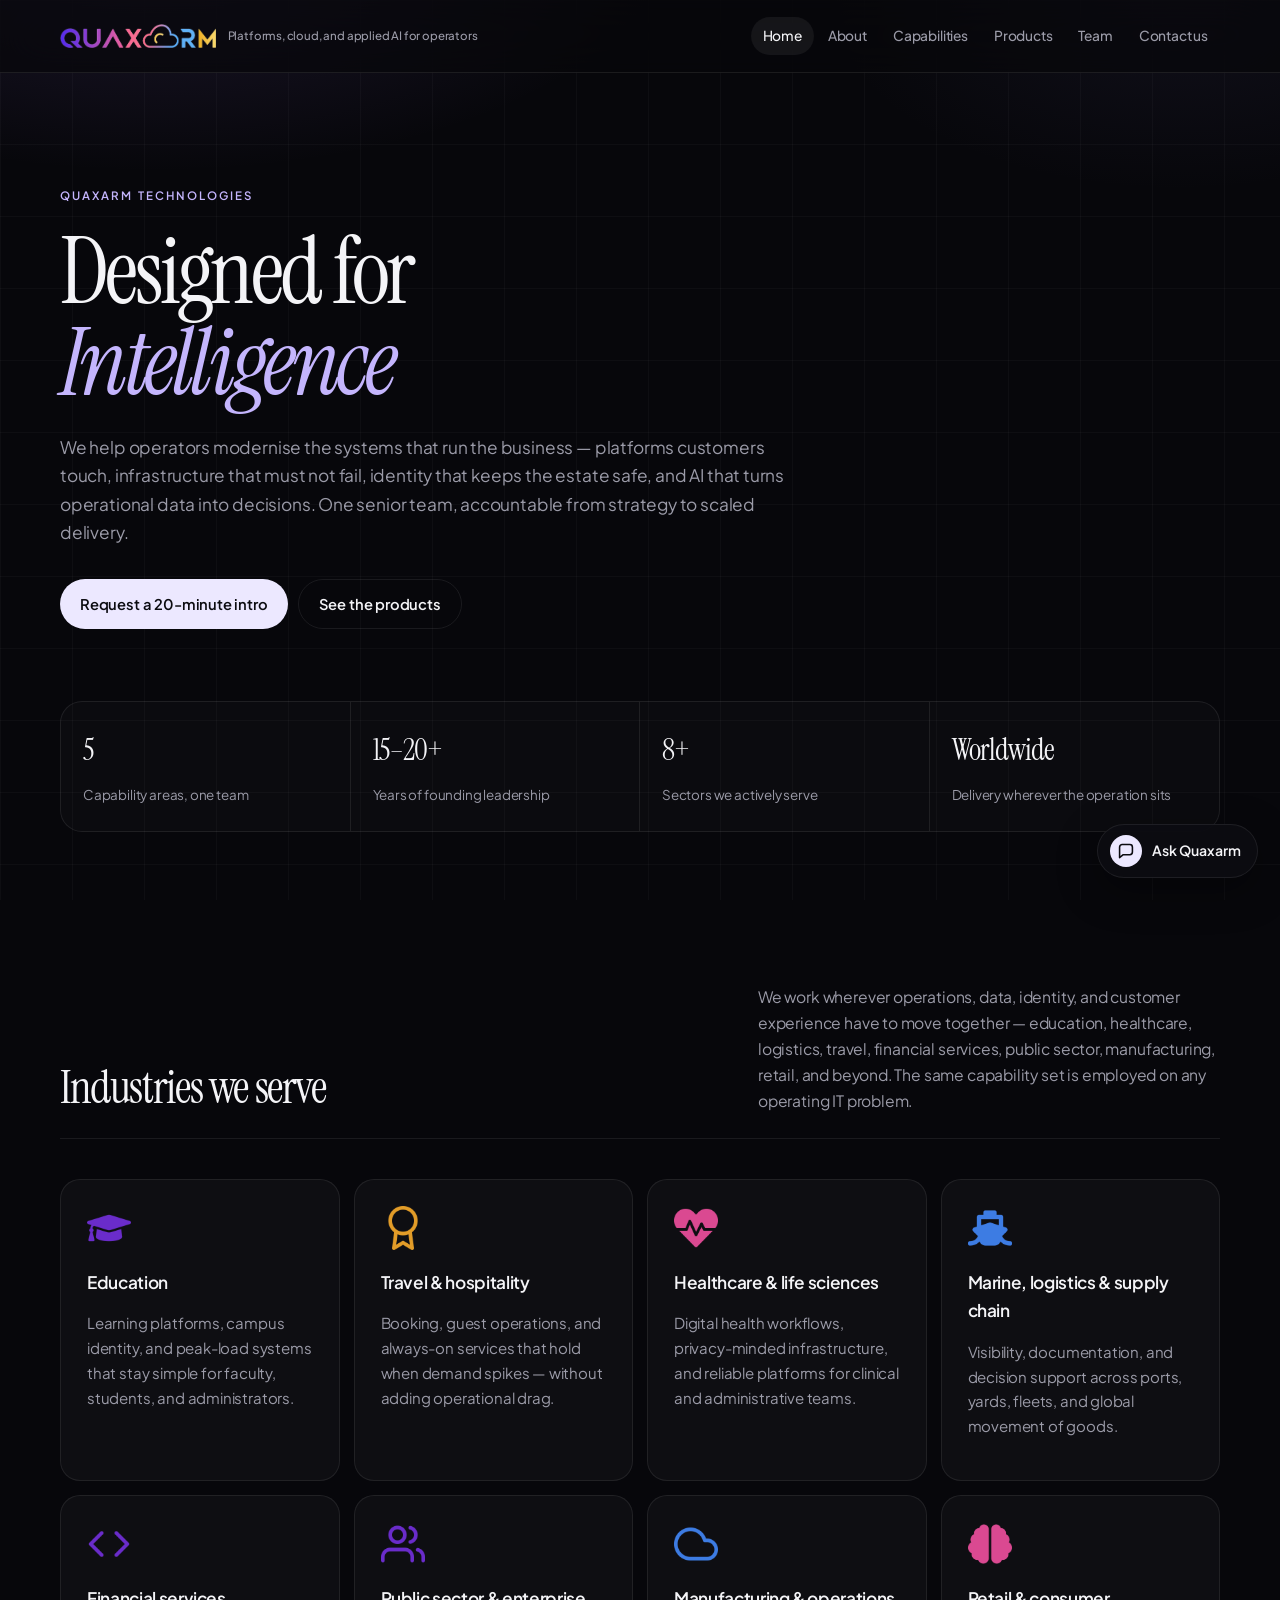
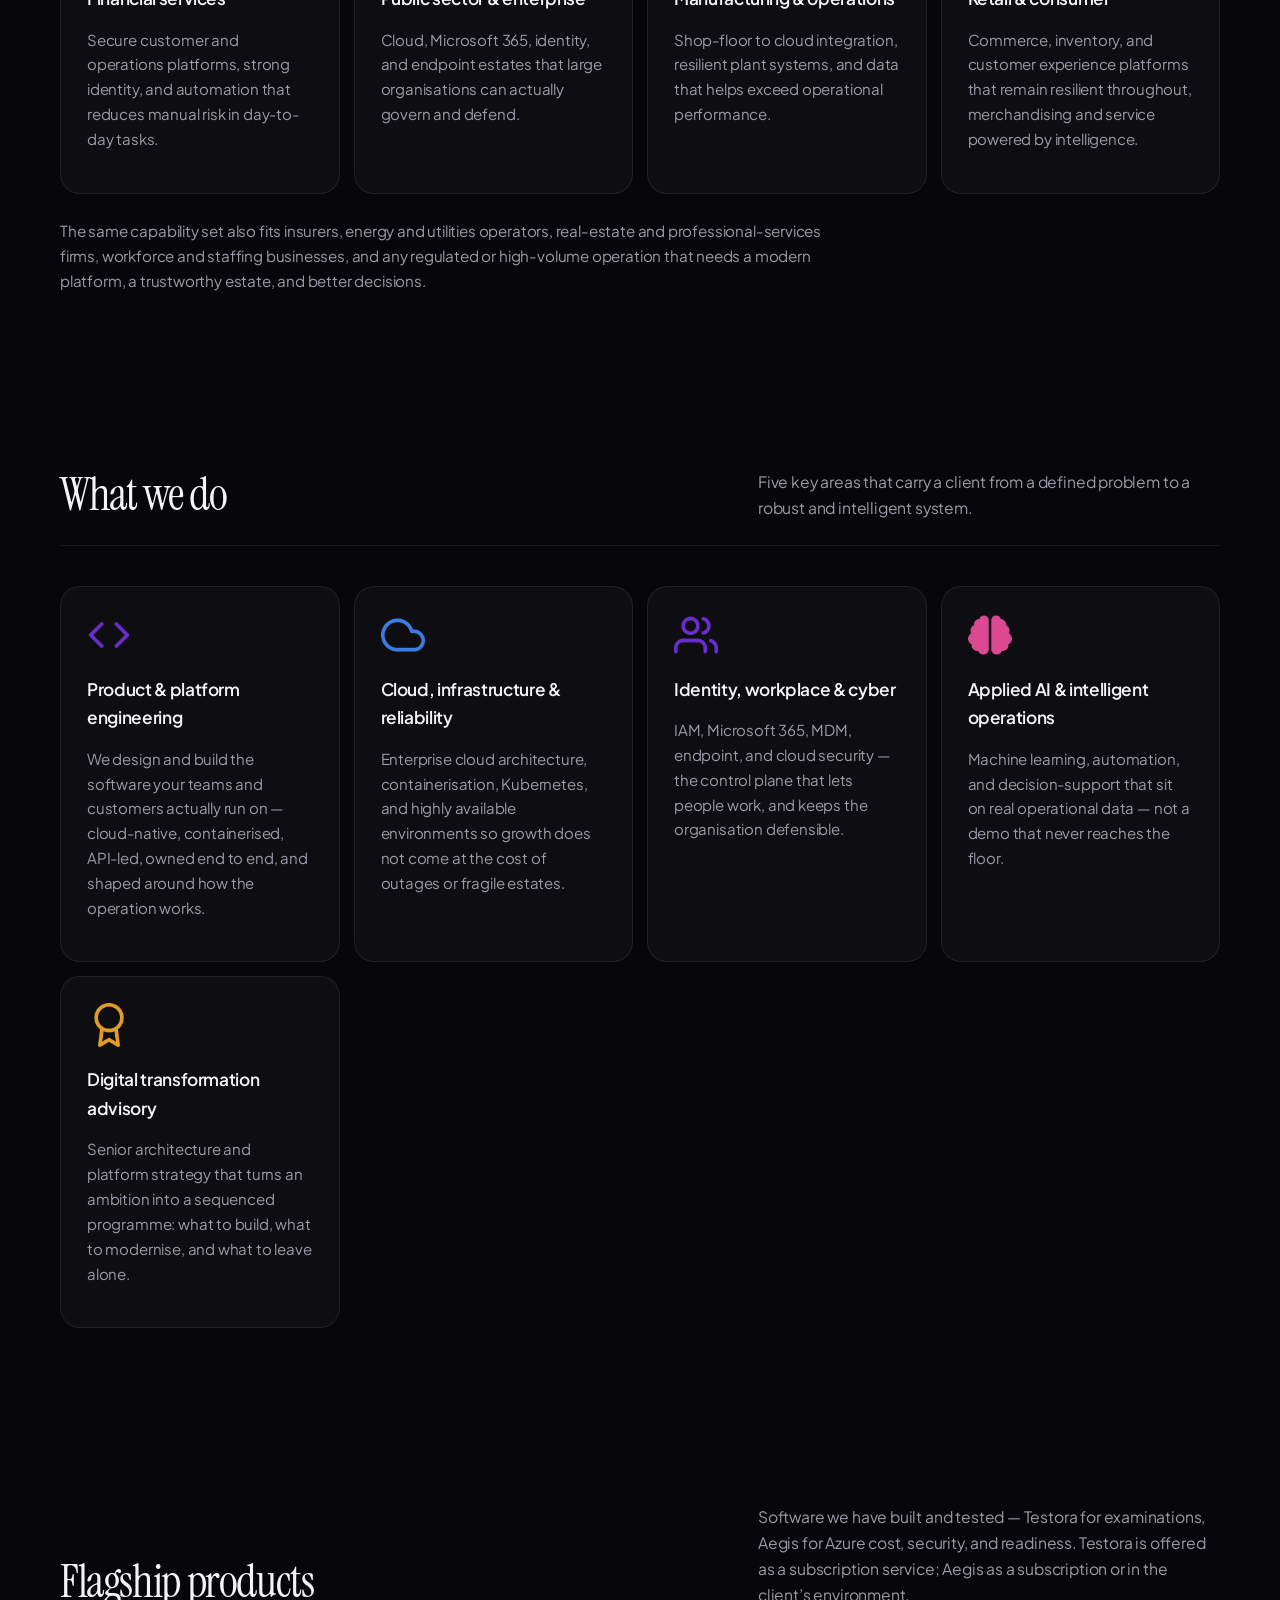
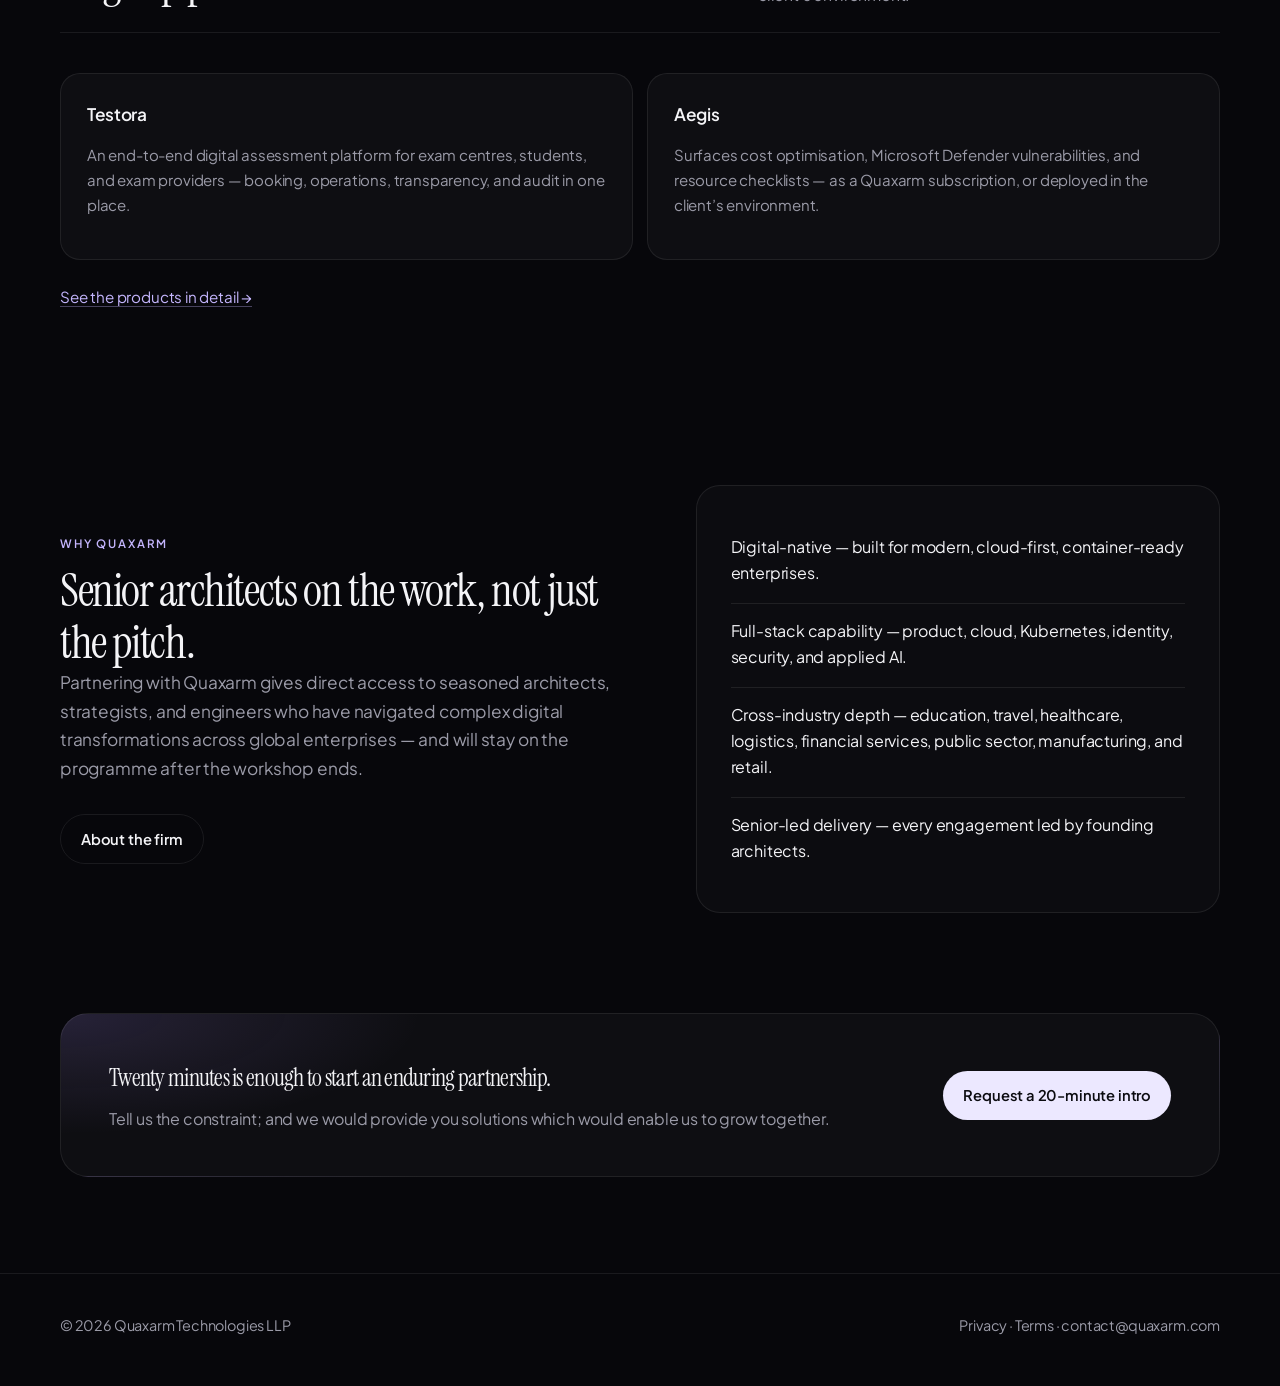
==== commit b2f8a494: "Name containerisation, Kubernetes, and CI/CD in the cloud and platform capabilities." ====
--- a/index.html
+++ b/index.html
@@ -128,12 +128,12 @@
           <article class="card">
             <img class="icon" src="assets/brand/icon-code.png" alt="" />
             <h3>Product &amp; platform engineering</h3>
-            <p>We design and build the software your teams and customers actually run on — cloud-native, owned end to end, and shaped around how the operation works.</p>
+            <p>We design and build the software your teams and customers actually run on — cloud-native, containerised, API-led, owned end to end, and shaped around how the operation works.</p>
           </article>
           <article class="card">
             <img class="icon" src="assets/brand/icon-infra.png" alt="" />
             <h3>Cloud, infrastructure &amp; reliability</h3>
-            <p>Enterprise cloud architecture, application management, and highly available environments so growth does not come at the cost of outages or fragile estates.</p>
+            <p>Enterprise cloud architecture, containerisation, Kubernetes, and highly available environments so growth does not come at the cost of outages or fragile estates.</p>
           </article>
           <article class="card">
             <img class="icon" src="assets/brand/icon-team.png" alt="" />
@@ -184,8 +184,8 @@
             <a class="btn btn-ghost" href="about.html">About the firm</a>
           </div>
           <div class="panel">
-            <p>Digital-native — built for modern, cloud-first enterprises.</p>
-            <p>Full-stack capability — product, cloud, identity, security, and applied AI.</p>
+            <p>Digital-native — built for modern, cloud-first, container-ready enterprises.</p>
+            <p>Full-stack capability — product, cloud, Kubernetes, identity, security, and applied AI.</p>
             <p>Cross-industry depth — education, travel, healthcare, logistics, financial services, public sector, manufacturing, and retail.</p>
             <p>Senior-led delivery — every engagement led by founding architects.</p>
           </div>
@@ -216,6 +216,6 @@
       </div>
     </footer>
     <script src="js/site.js"></script>
-    <script src="js/assistant.js?v=8"></script>
+    <script src="js/assistant.js?v=10"></script>
   </body>
 </html>
--- a/css/styles.css
+++ b/css/styles.css
@@ -450,6 +450,17 @@
   letter-spacing: -0.03em;
 }
 
+.product-demo {
+  display: block;
+  width: 100%;
+  margin-top: 22px;
+  border-radius: 16px;
+  border: 1px solid var(--line);
+  background: #07070b;
+  aspect-ratio: 16 / 9;
+  object-fit: cover;
+}
+
 .phase {
   display: grid;
   grid-template-columns: 150px 1fr;
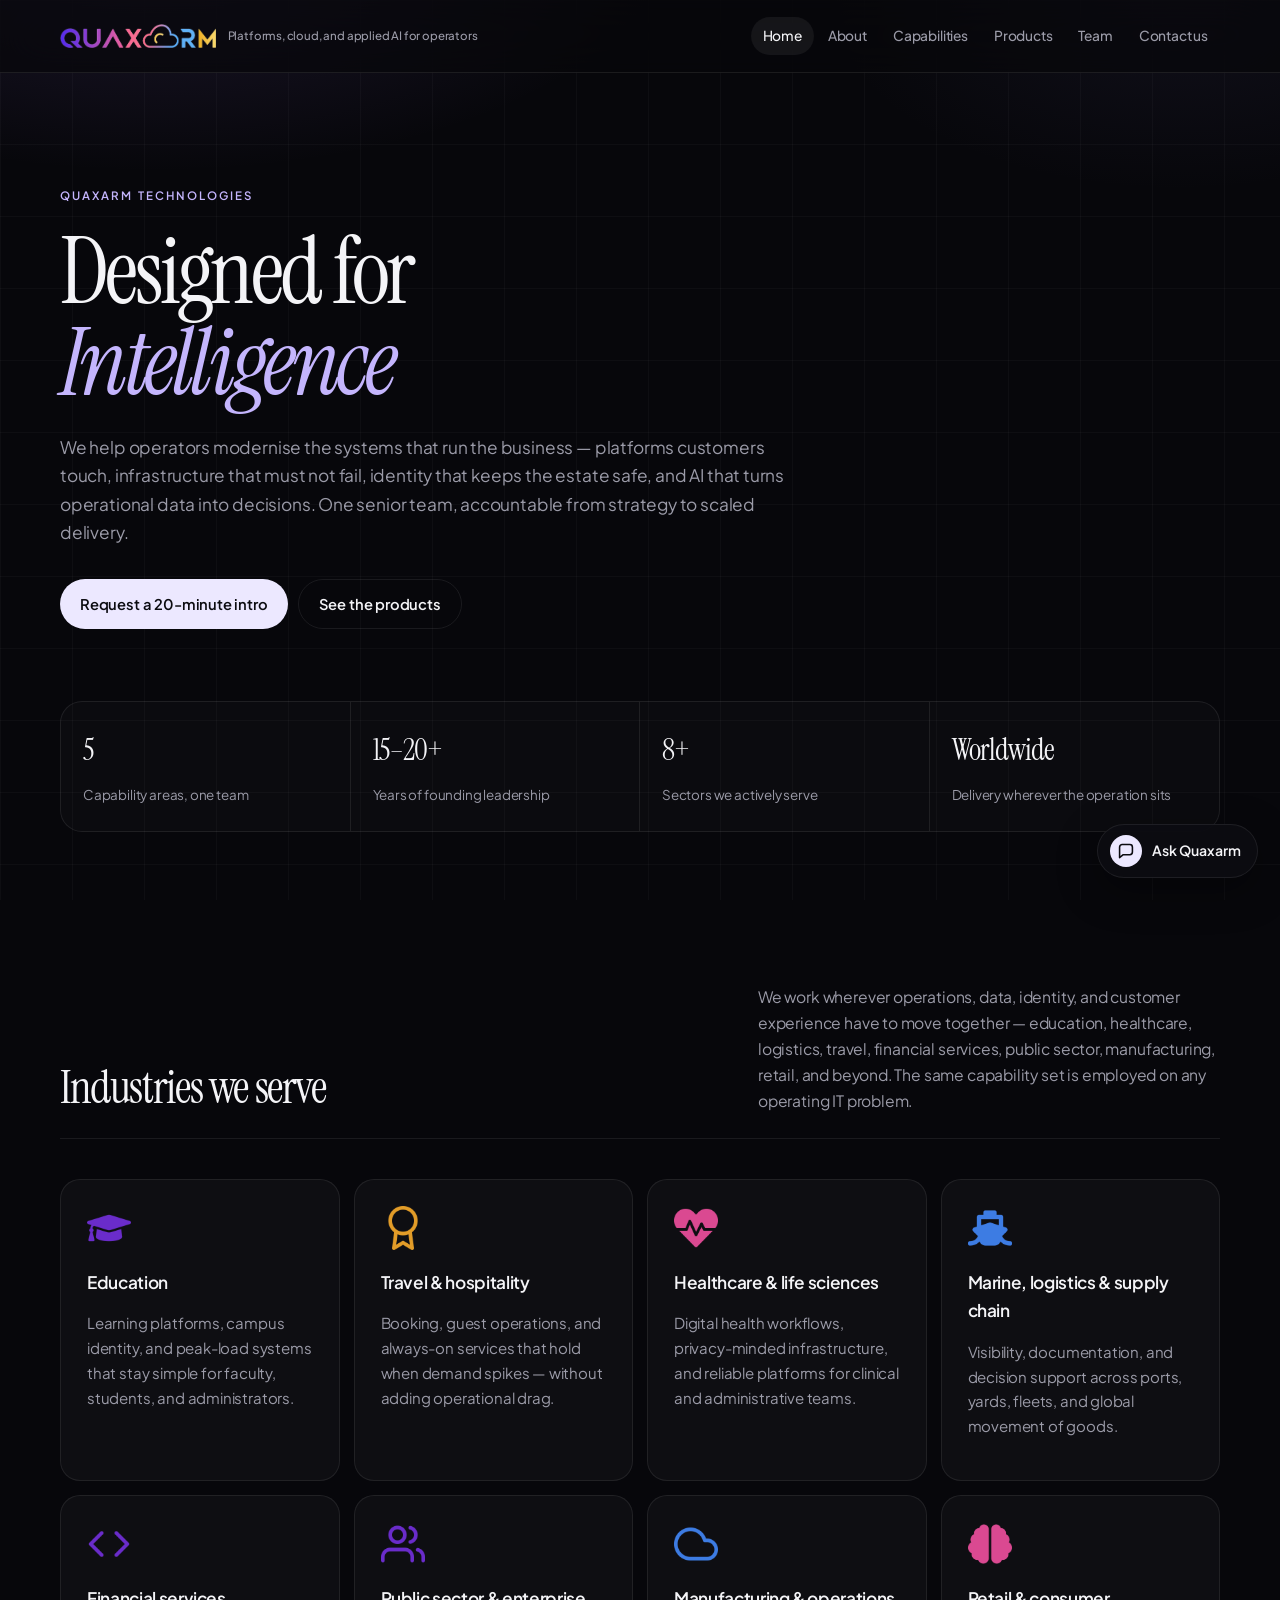
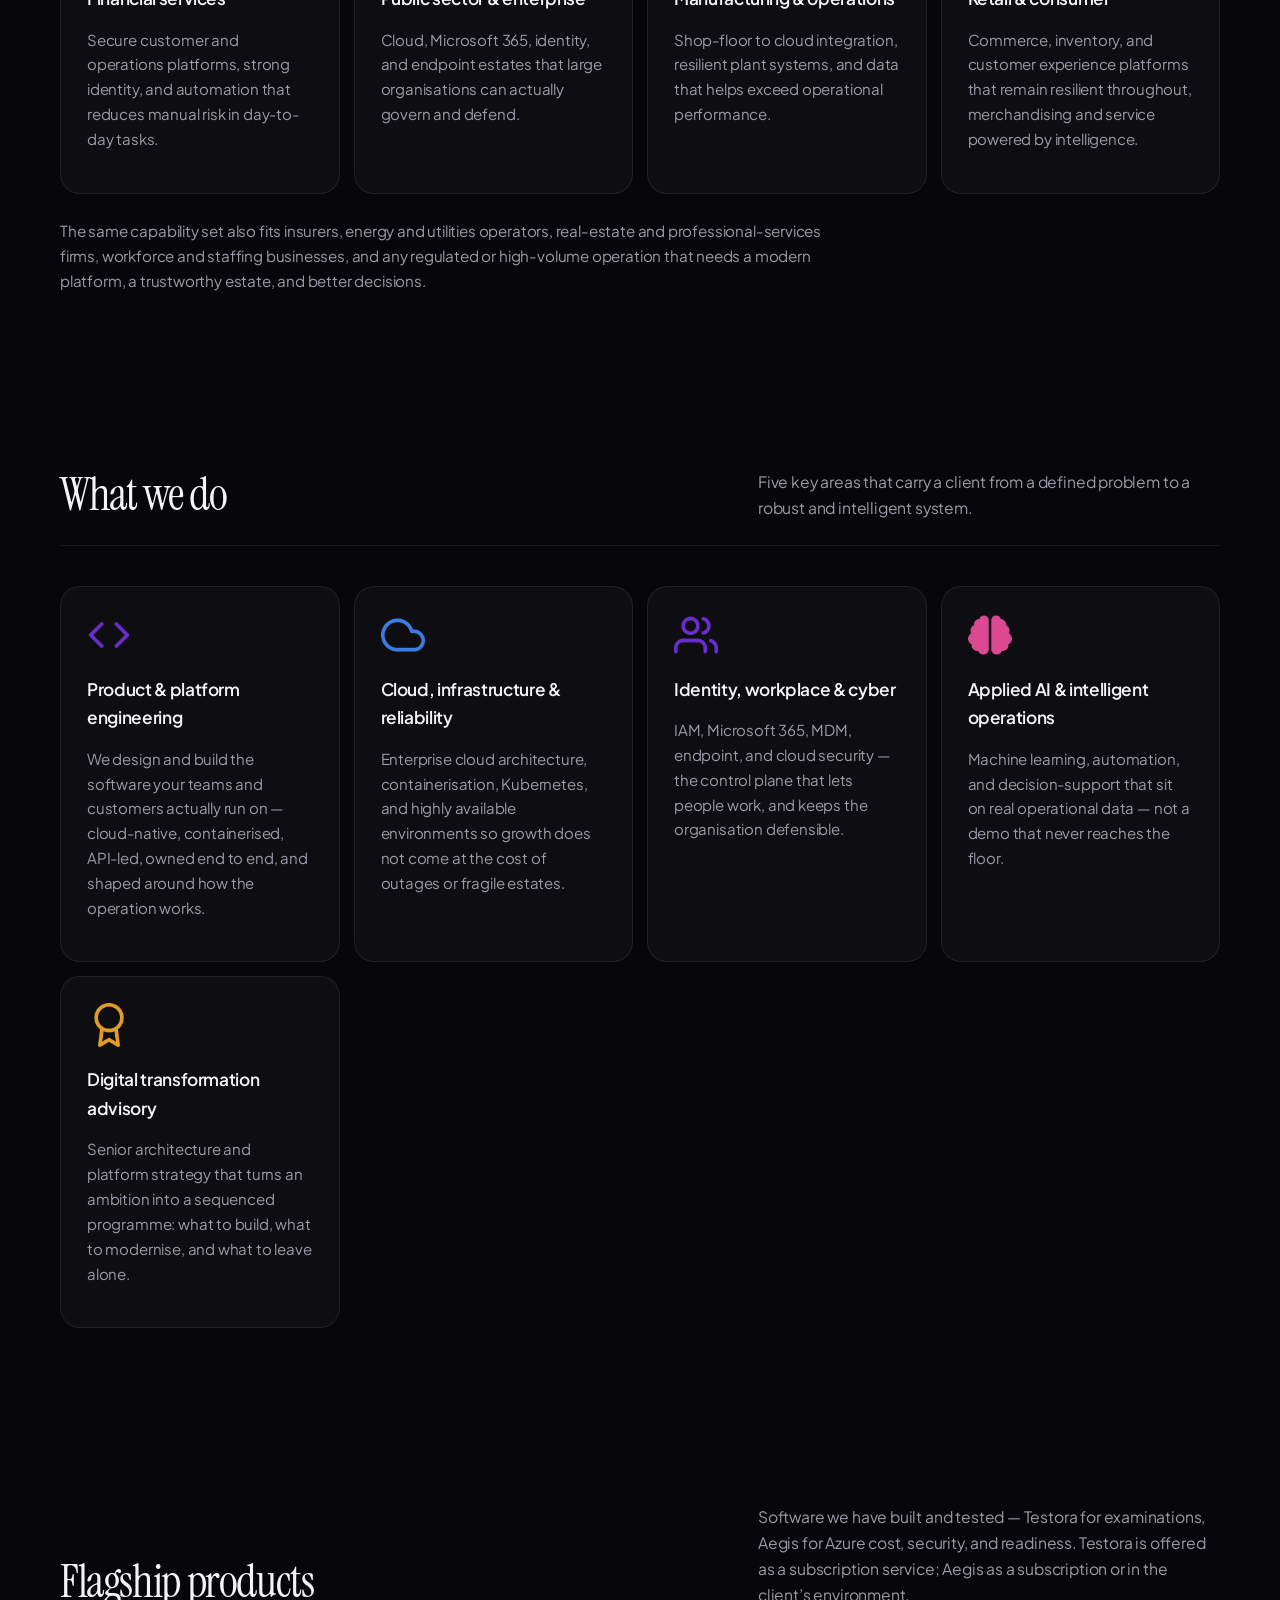
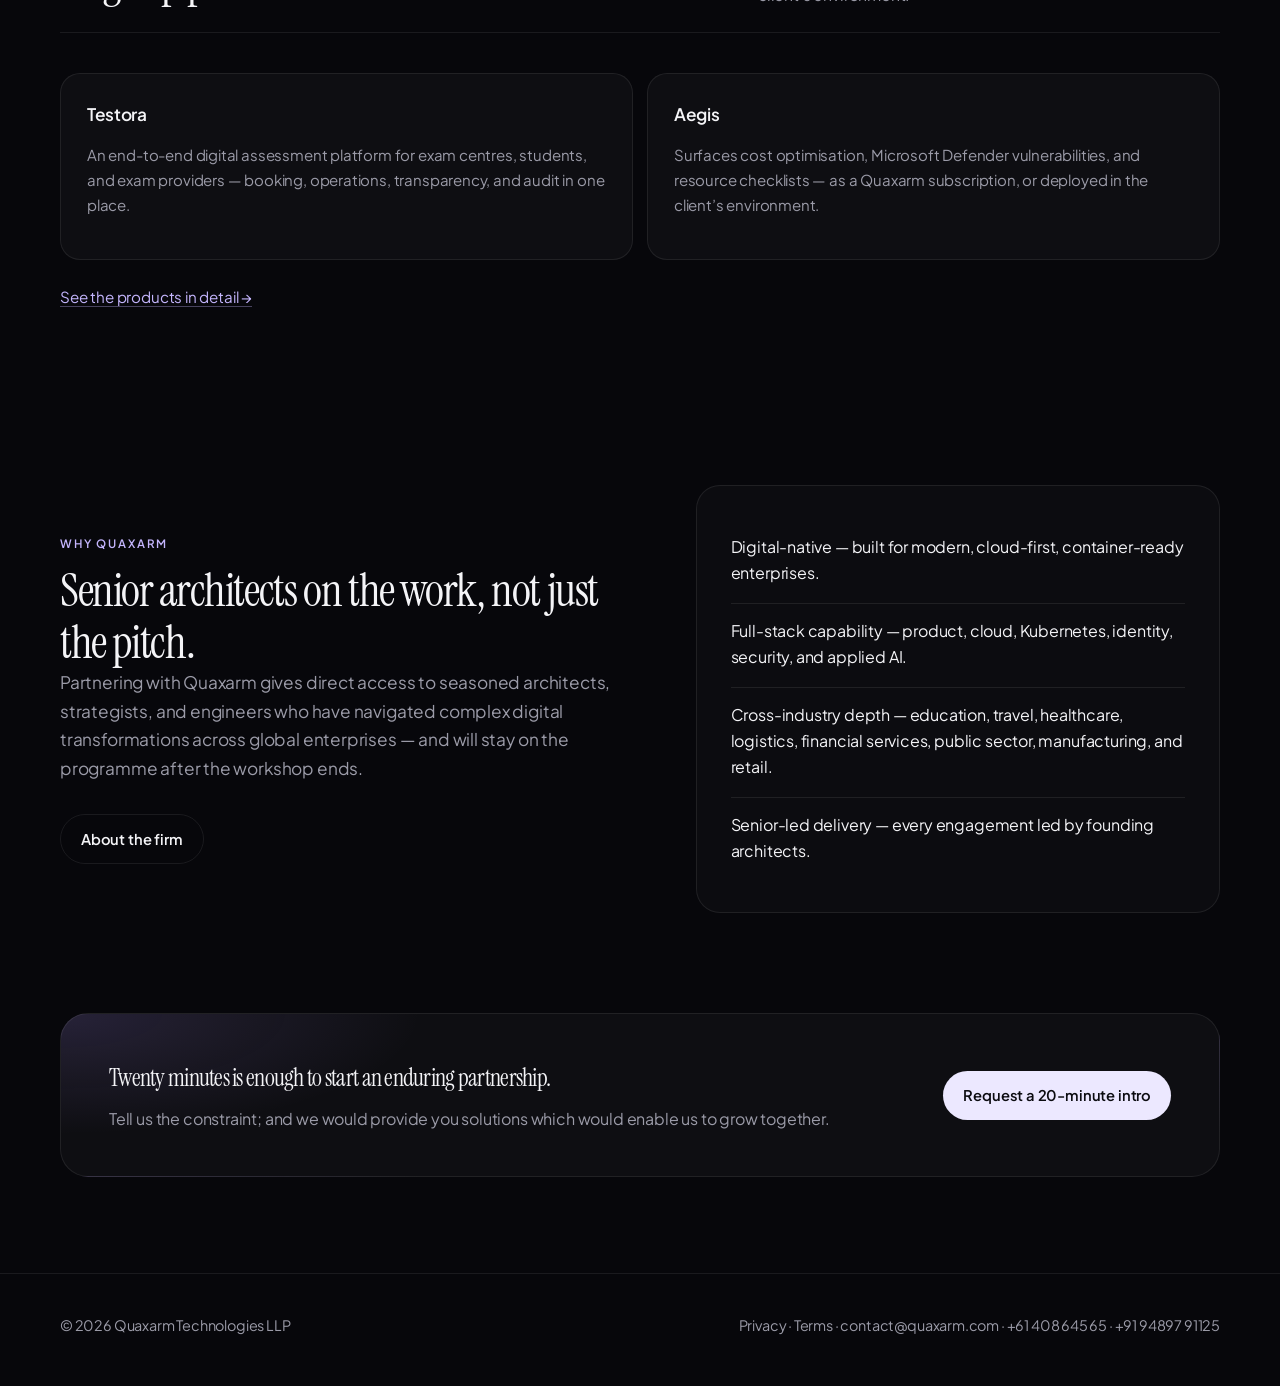
==== commit 3a2abf99: "Publish Australia and India contact numbers on the site." ====
--- a/index.html
+++ b/index.html
@@ -212,10 +212,14 @@
           <a href="terms.html">Terms</a>
           ·
           <a href="mailto:contact@quaxarm.com">contact@quaxarm.com</a>
+          ·
+          <a href="tel:+6140864565">+61 408 645 65</a>
+          ·
+          <a href="tel:+919489791125">+91 94897 91125</a>
         </div>
       </div>
     </footer>
     <script src="js/site.js"></script>
-    <script src="js/assistant.js?v=10"></script>
+    <script src="js/assistant.js?v=11"></script>
   </body>
 </html>
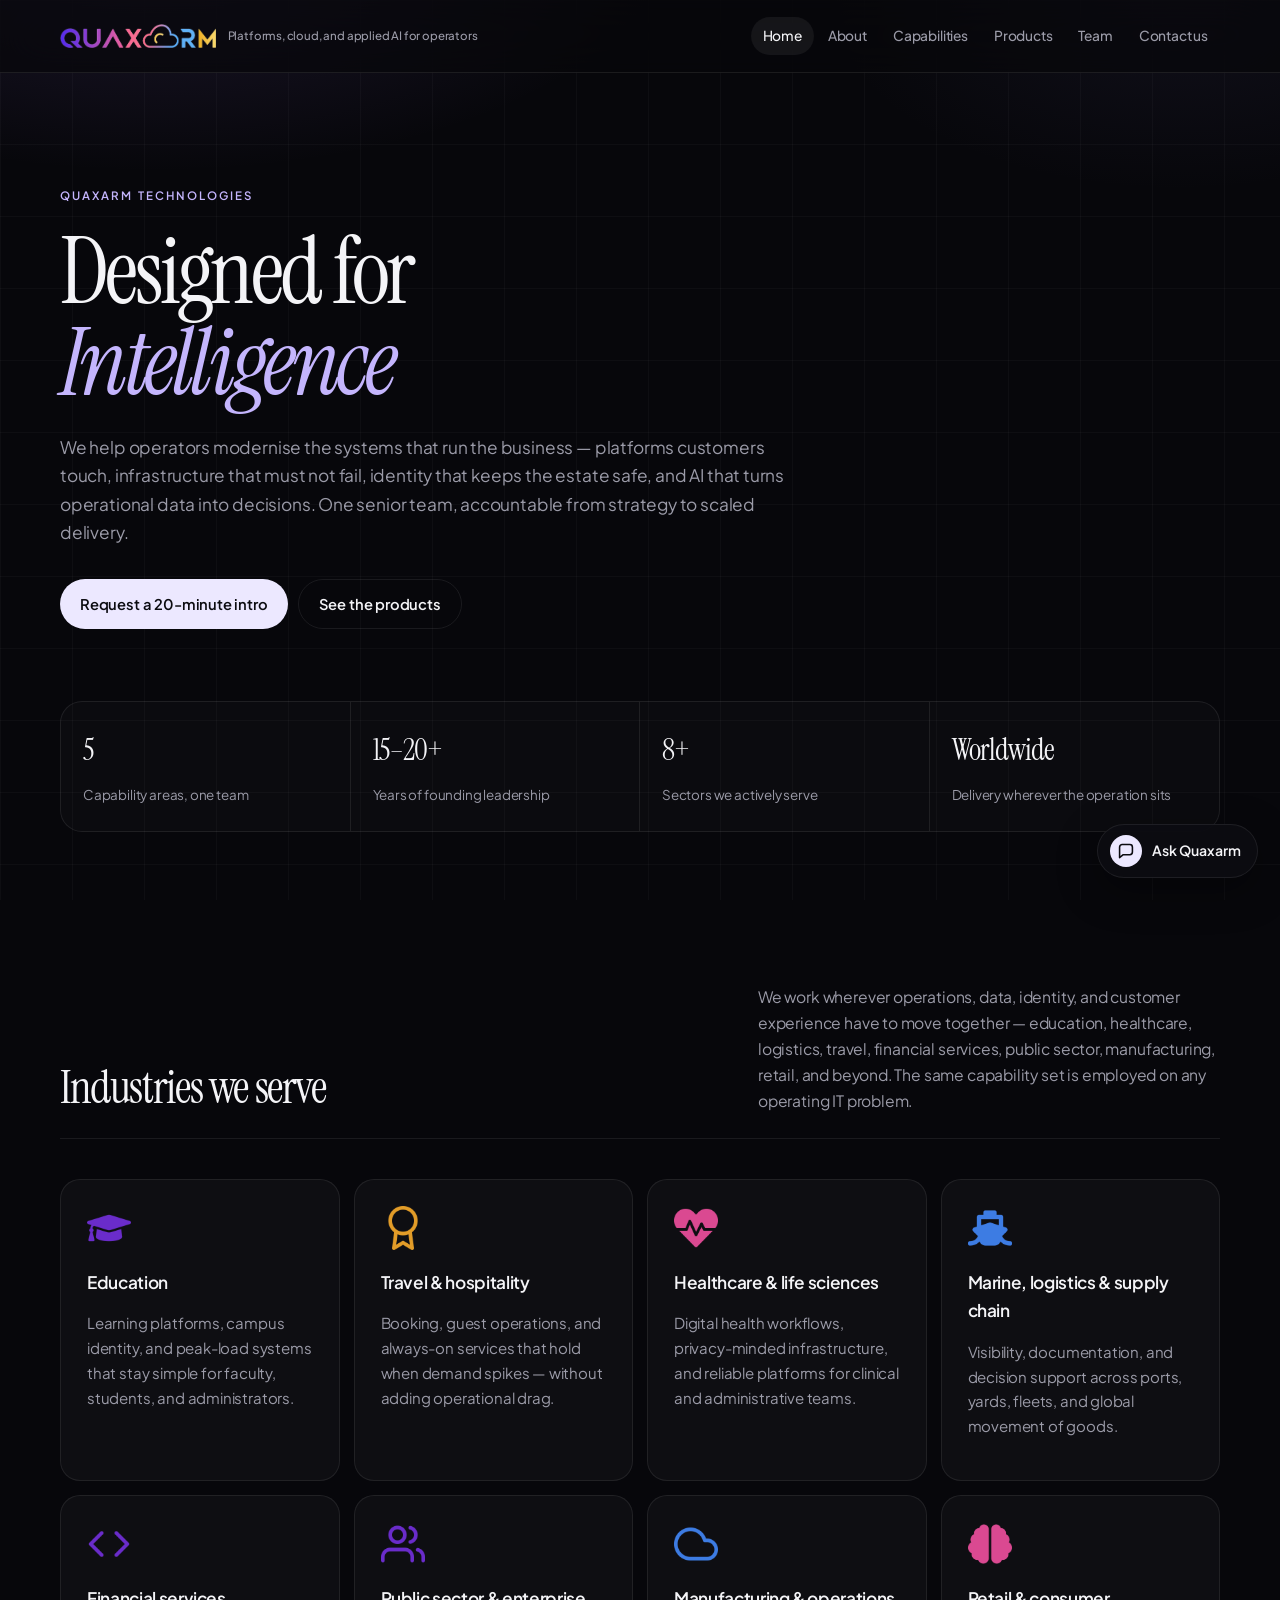
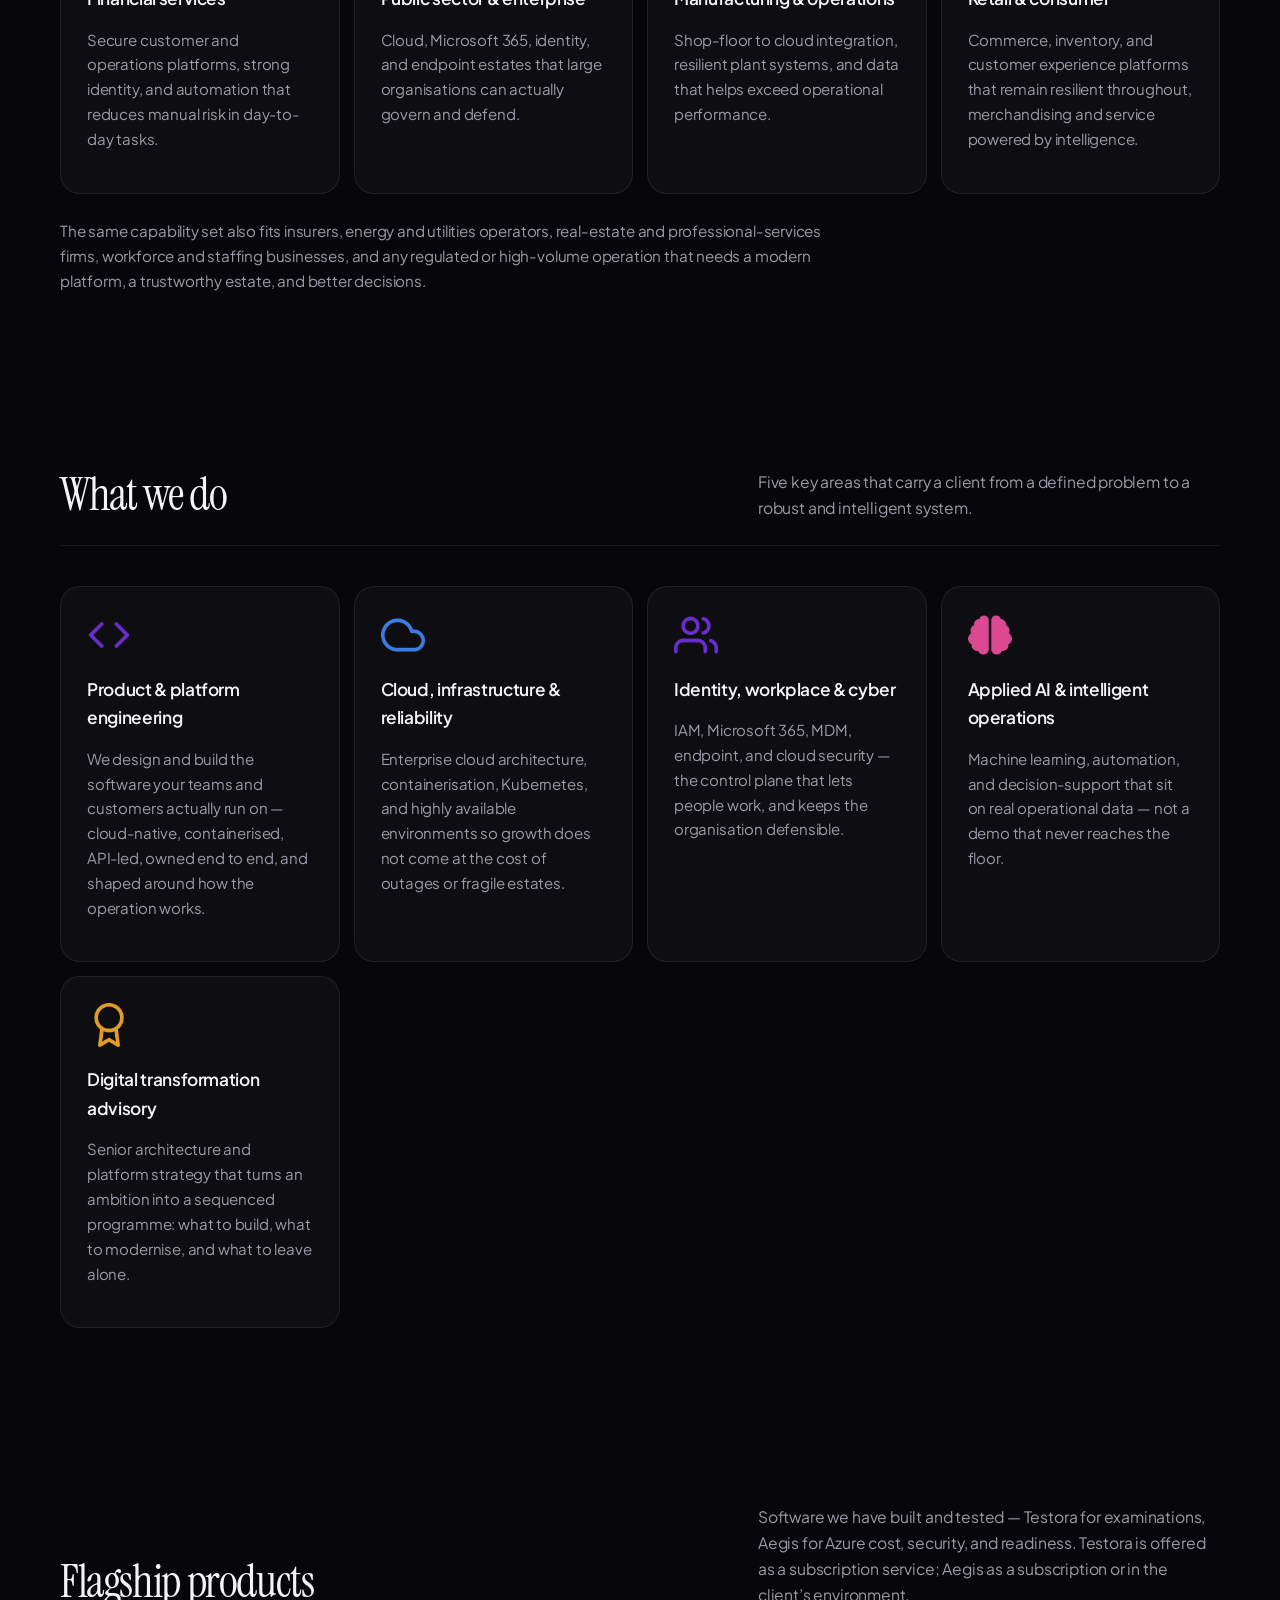
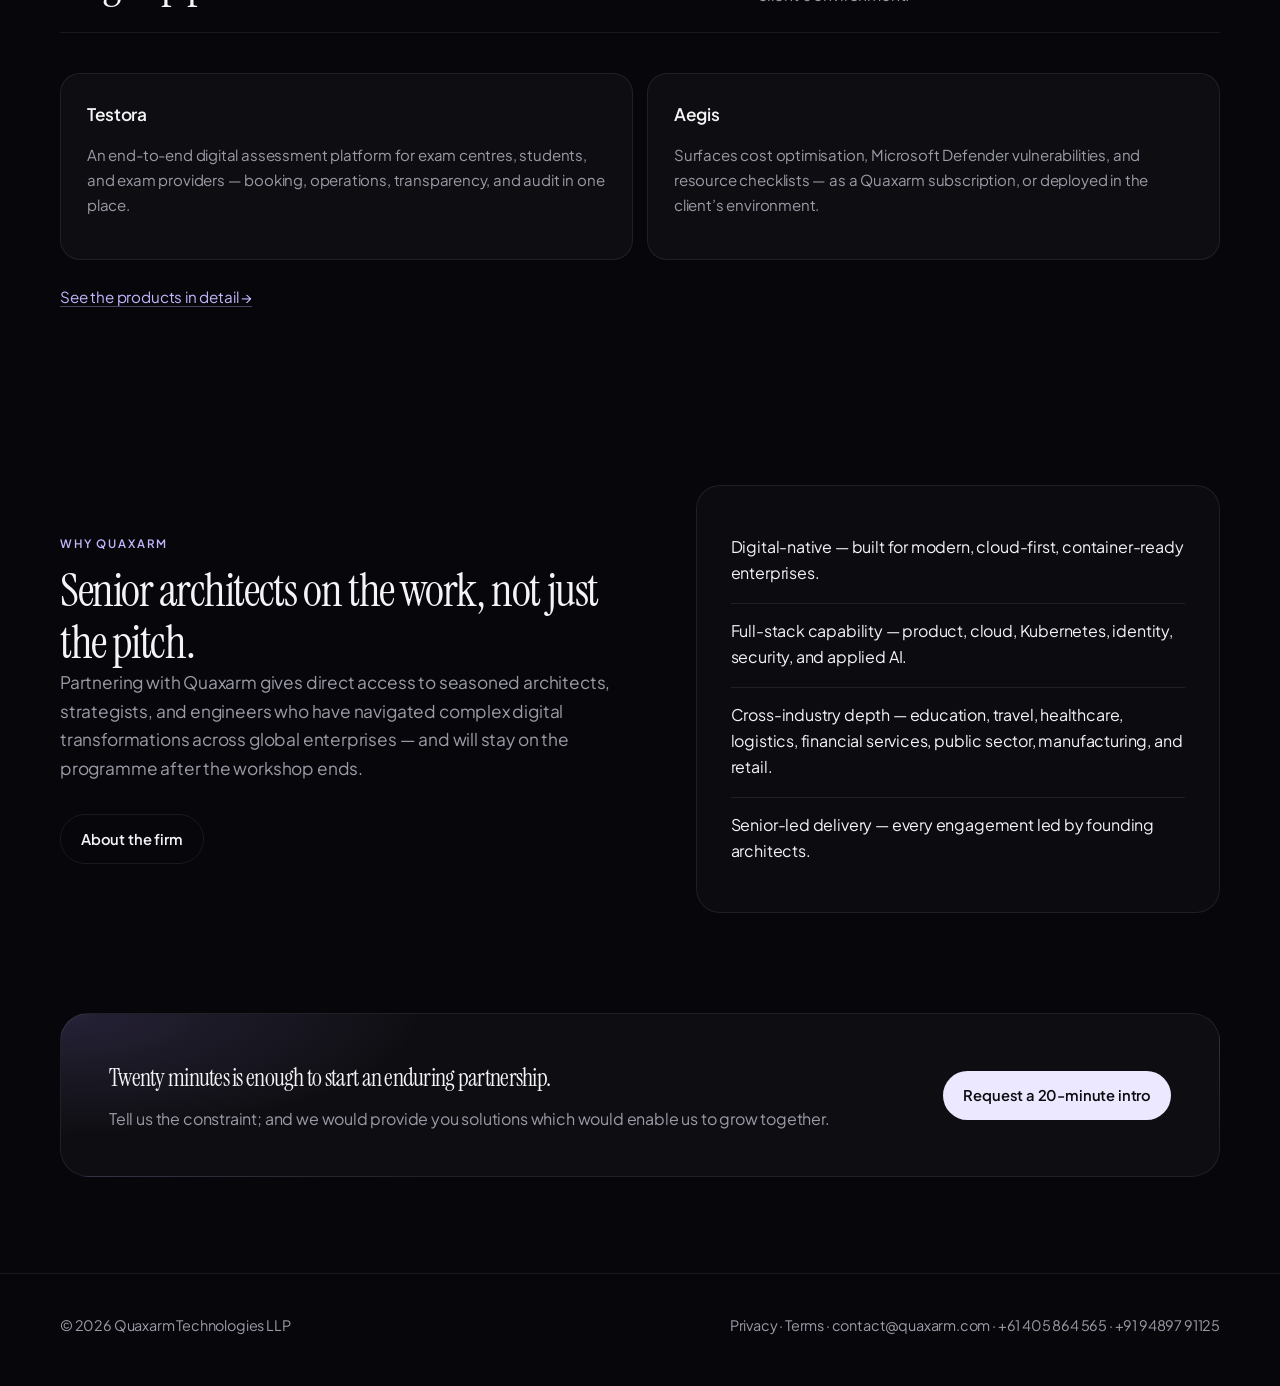
==== commit 2073f744: "Correct the Australian contact number to +61 405 864 565." ====
--- a/index.html
+++ b/index.html
@@ -213,13 +213,13 @@
           ·
           <a href="mailto:contact@quaxarm.com">contact@quaxarm.com</a>
           ·
-          <a href="tel:+6140864565">+61 408 645 65</a>
+          <a href="tel:+61405864565">+61 405 864 565</a>
           ·
           <a href="tel:+919489791125">+91 94897 91125</a>
         </div>
       </div>
     </footer>
     <script src="js/site.js"></script>
-    <script src="js/assistant.js?v=11"></script>
+    <script src="js/assistant.js?v=12"></script>
   </body>
 </html>
